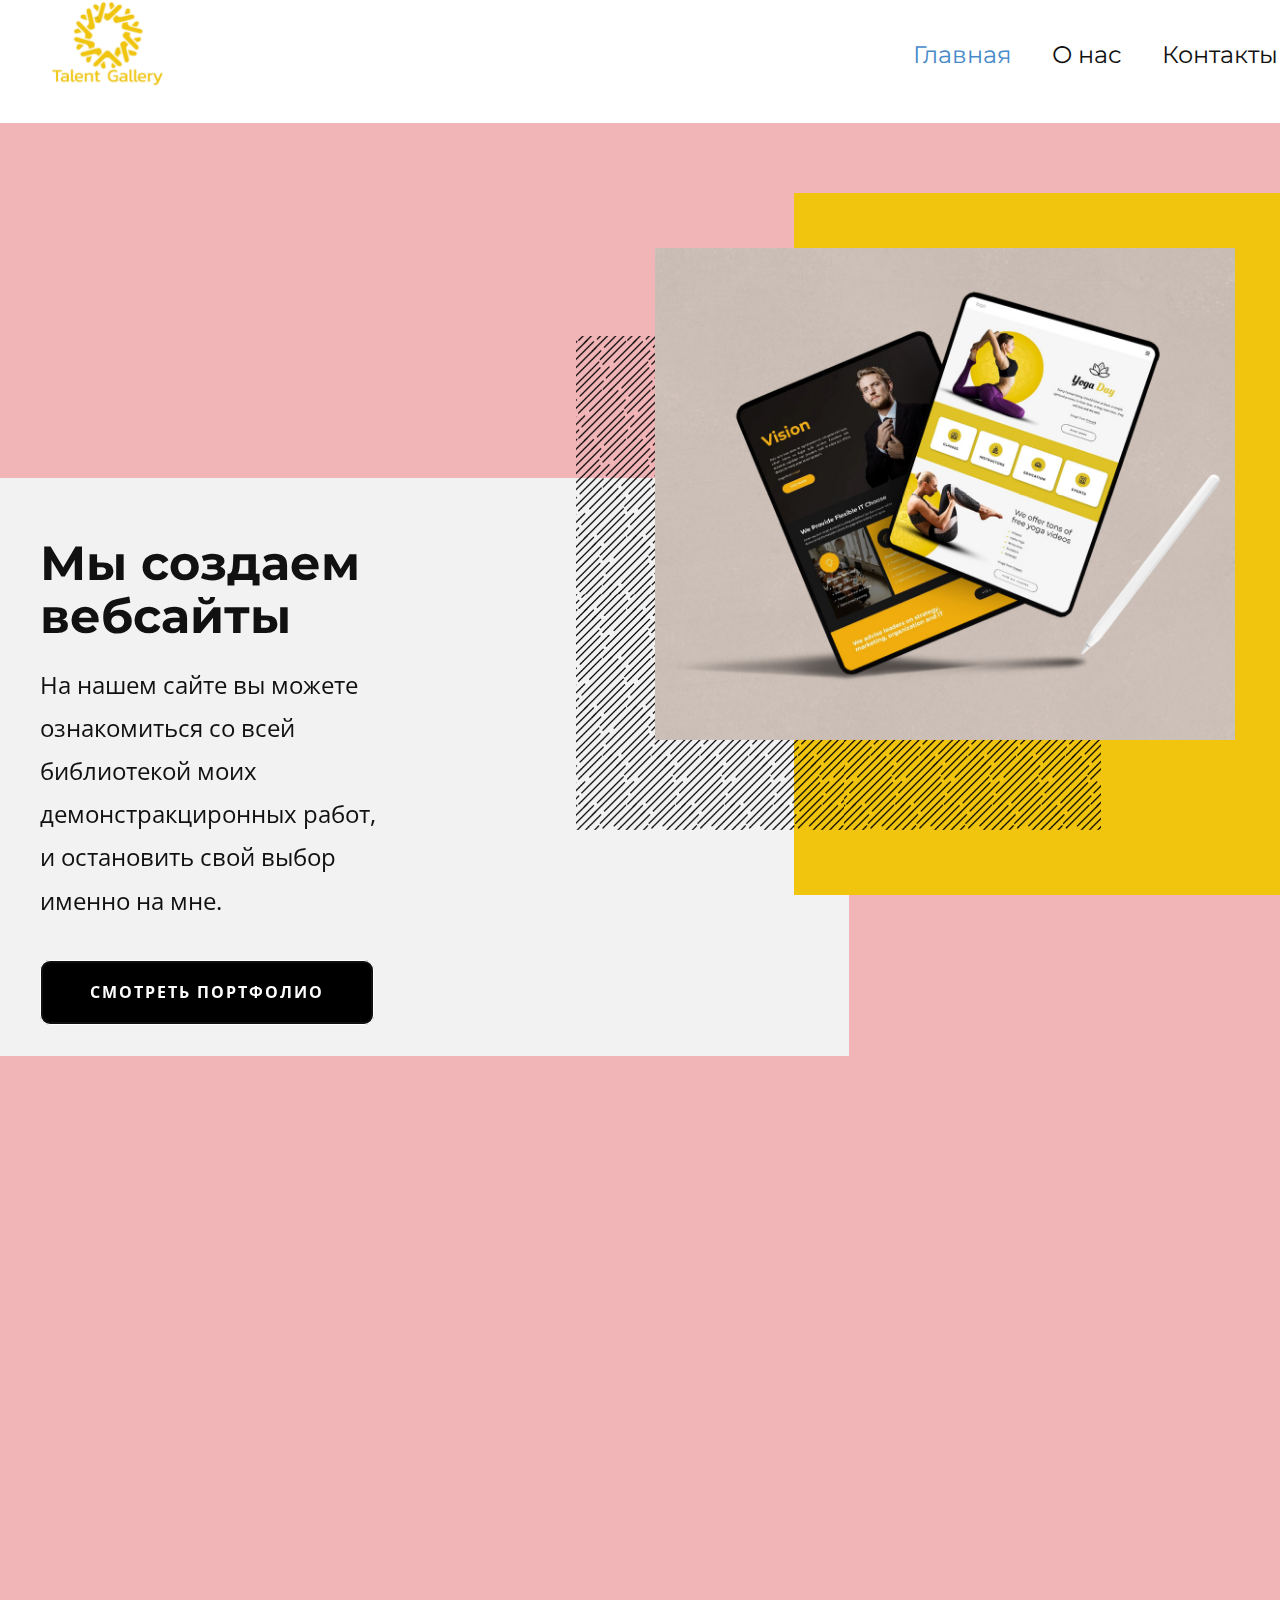
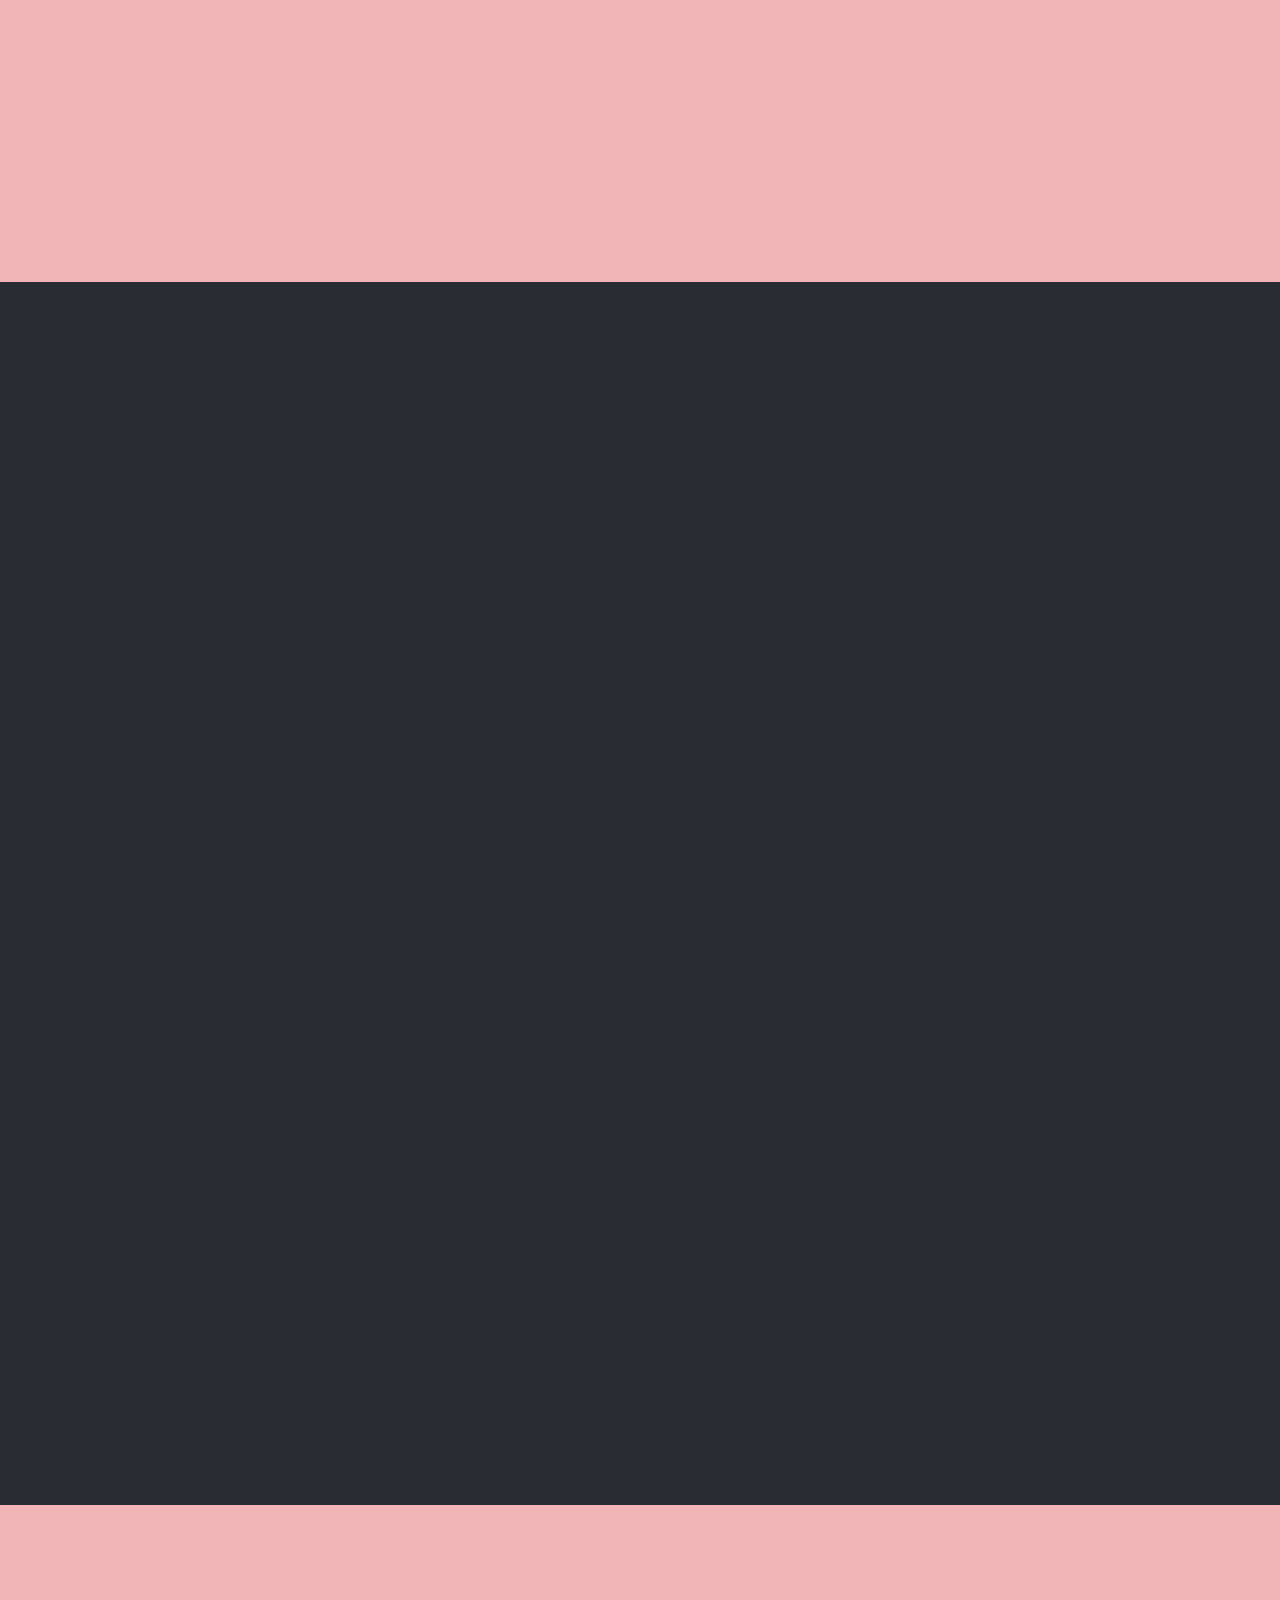
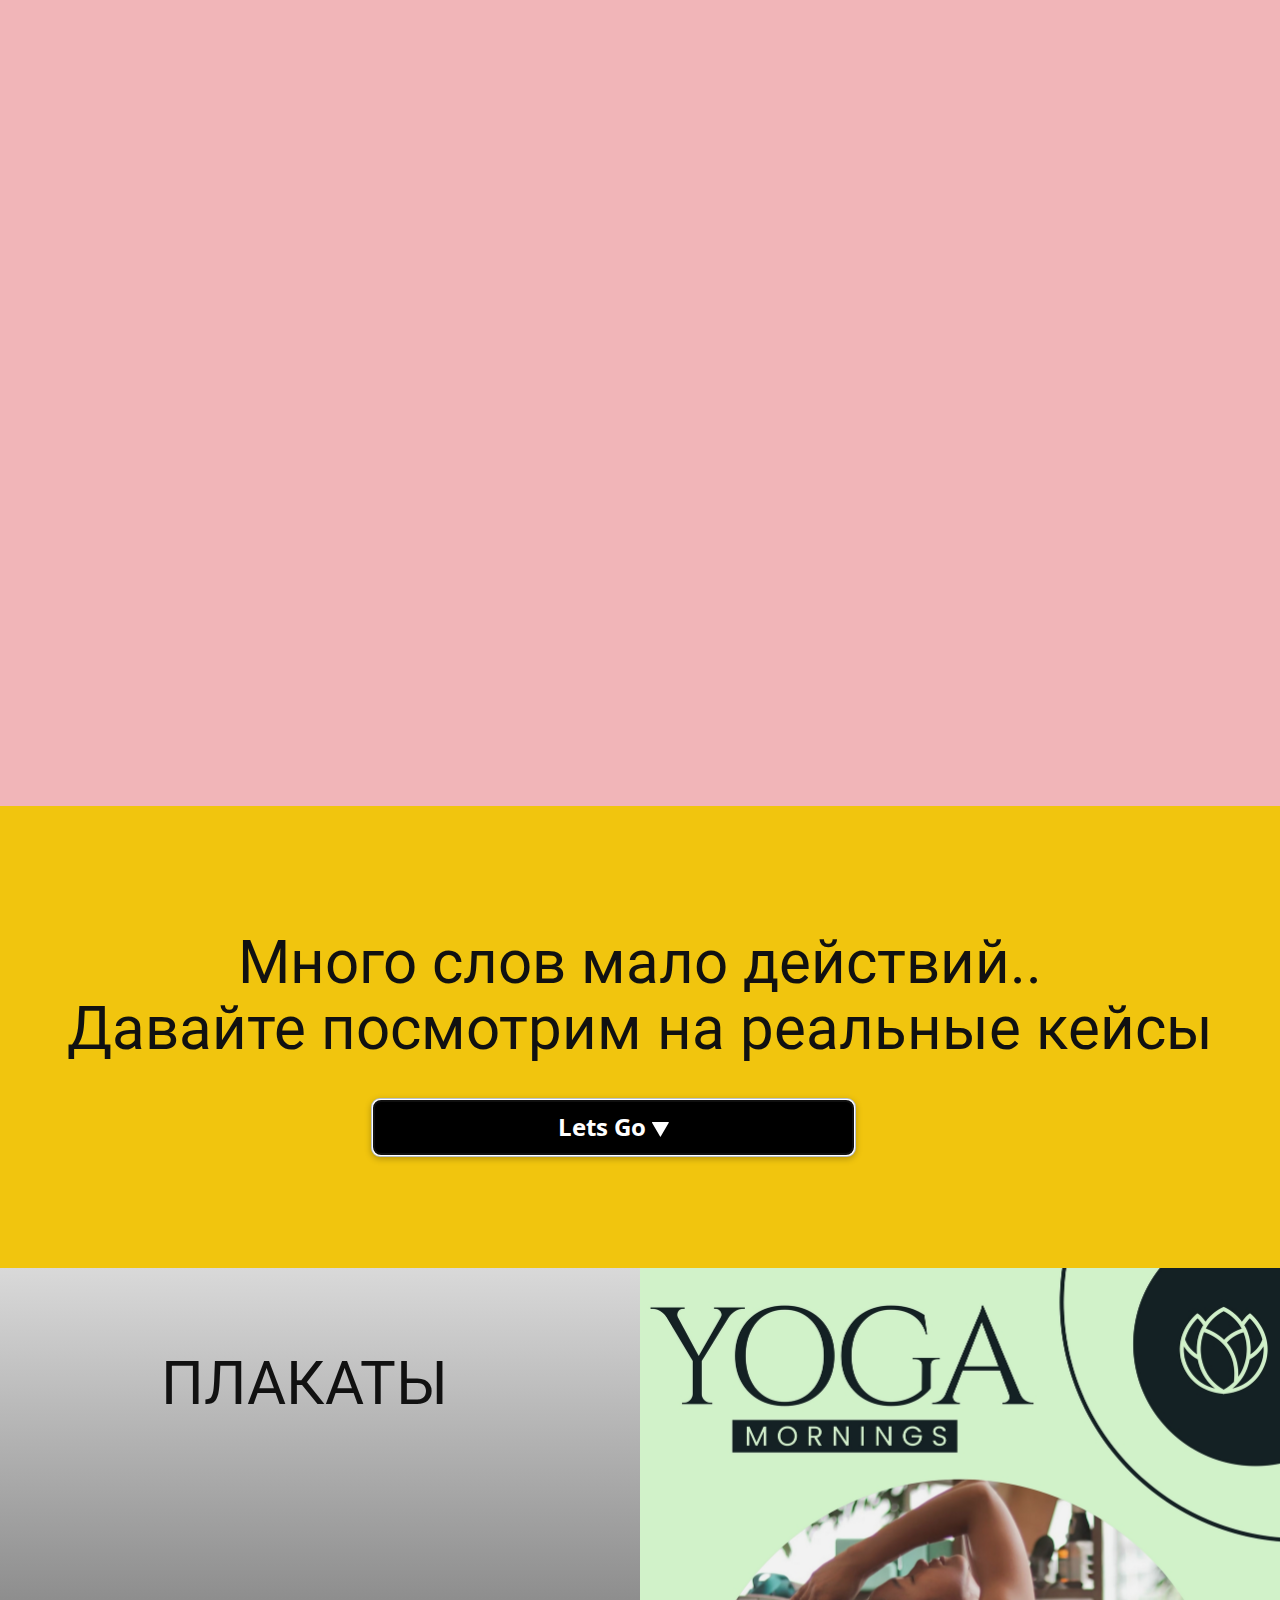
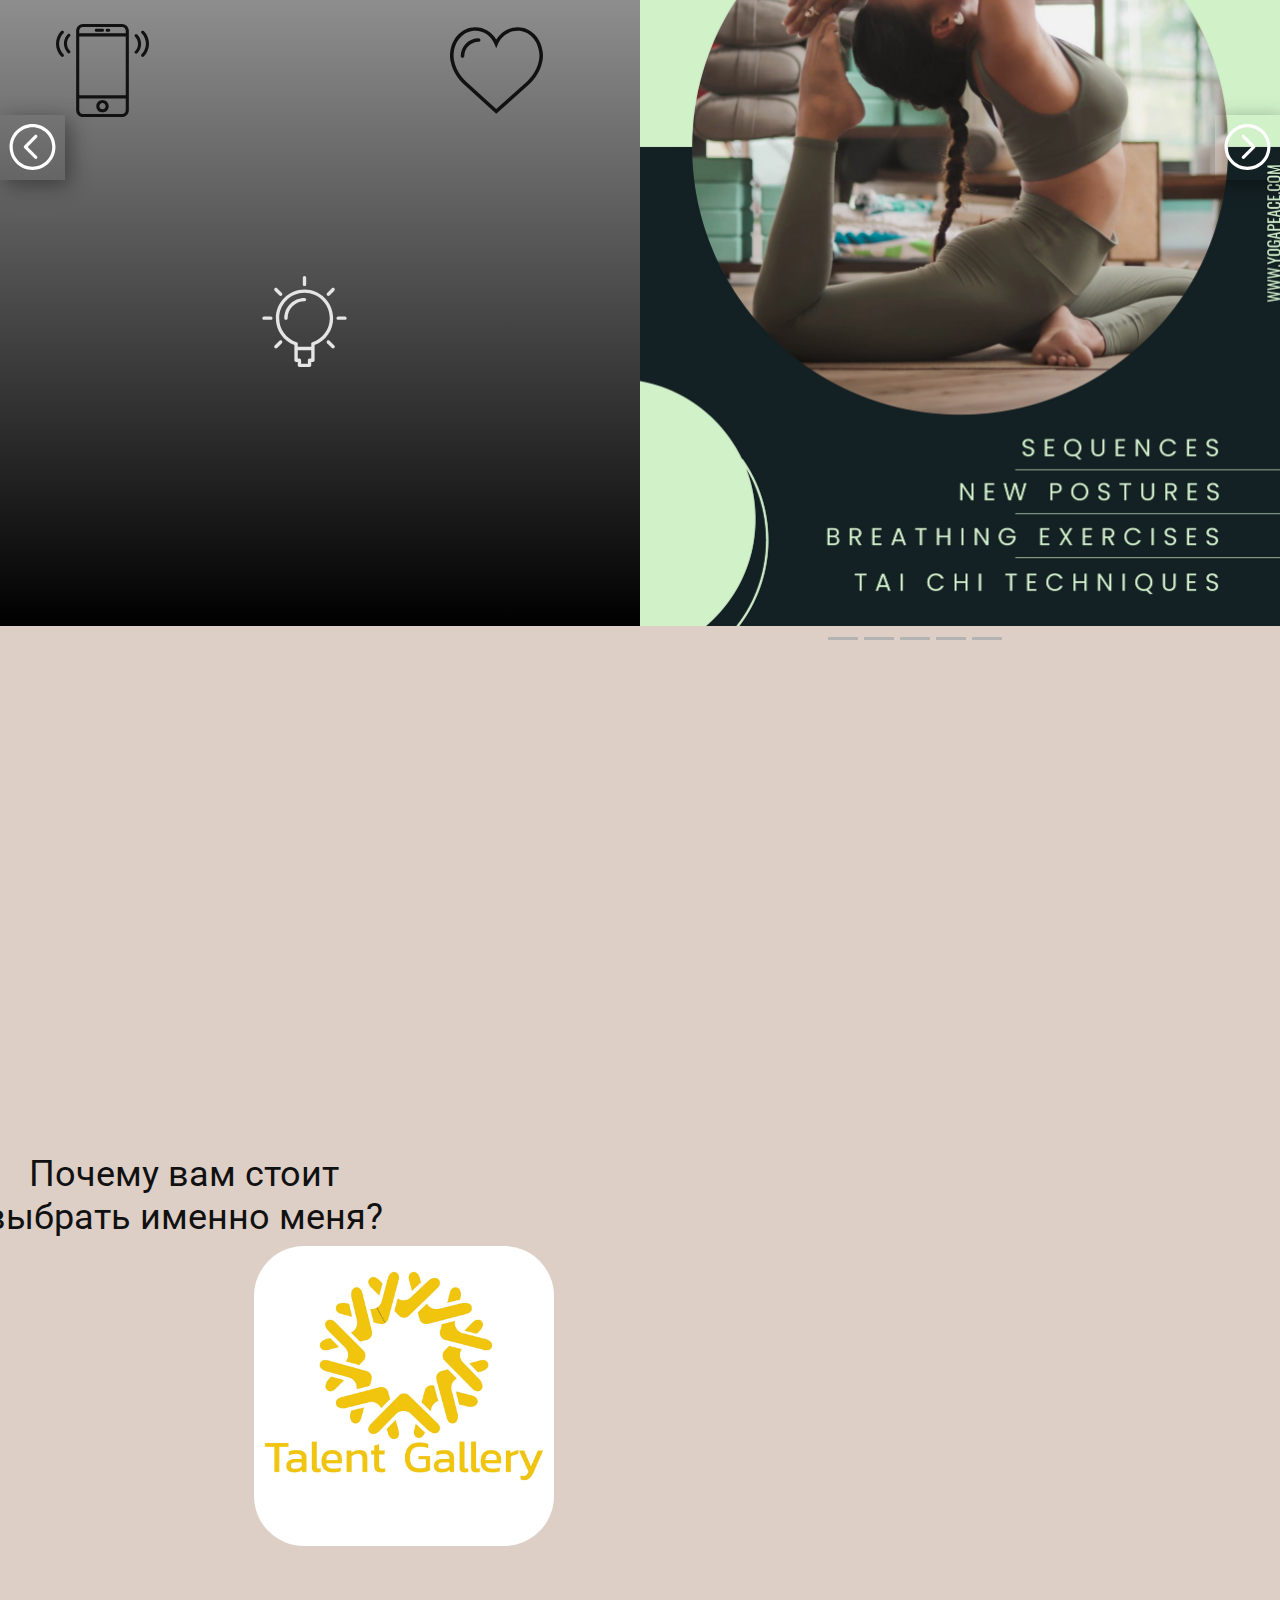
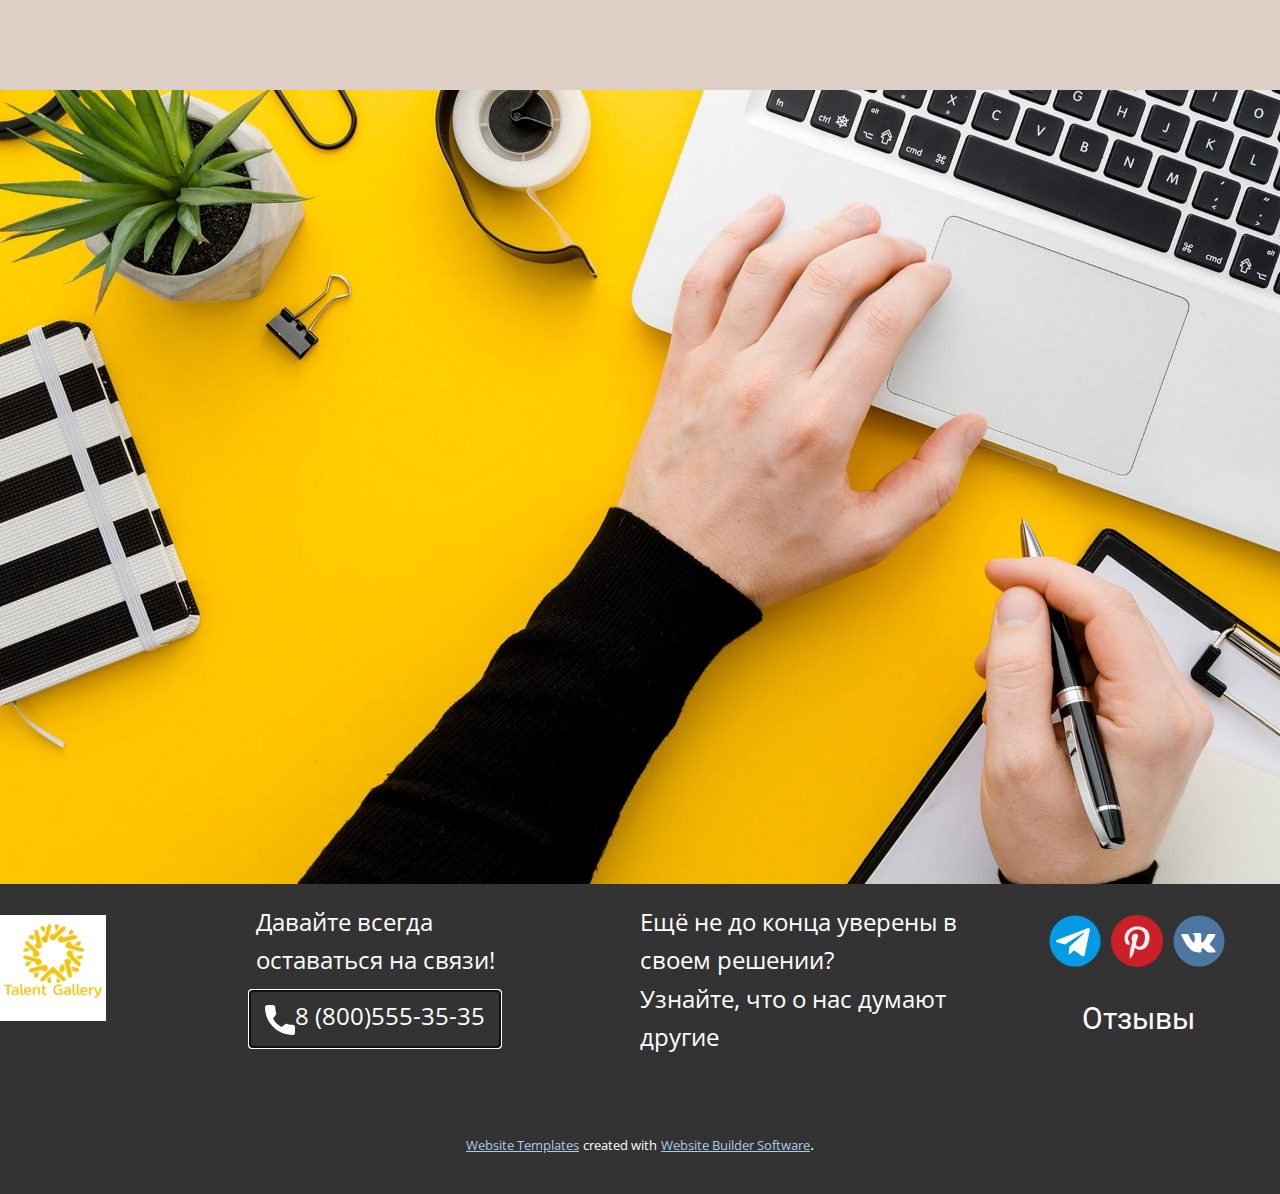
==== index.html @ 9dc53f00 "Update and rename Главная.html to index.html" ====
<!DOCTYPE html>
<html style="font-size: 16px;" lang="ru"><head>
    <meta name="viewport" content="width=device-width, initial-scale=1.0">
    <meta charset="utf-8">
    <meta name="keywords" content="​We Create Websites, ​Epic design and engineering, ​Portfolio, Brand Values, ​Construction and renovation projects, ​What We Do, ​Crafting digital experiences, Contact Us, INTUITIVE">
    <meta name="description" content="">
    <title>Главная</title>
    <link rel="stylesheet" href="nicepage.css" media="screen">
<link rel="stylesheet" href="Главная.css" media="screen">
    <script class="u-script" type="text/javascript" src="jquery.js" defer=""></script>
    <script class="u-script" type="text/javascript" src="nicepage.js" defer=""></script>
    
    <link id="u-theme-google-font" rel="stylesheet" href="https://fonts.googleapis.com/css?family=Roboto:100,100i,300,300i,400,400i,500,500i,700,700i,900,900i|Open+Sans:300,300i,400,400i,500,500i,600,600i,700,700i,800,800i">
    <link id="u-page-google-font" rel="stylesheet" href="https://fonts.googleapis.com/css?family=Montserrat:100,100i,200,200i,300,300i,400,400i,500,500i,600,600i,700,700i,800,800i,900,900i|Open+Sans:300,300i,400,400i,500,500i,600,600i,700,700i,800,800i">
    
    
    
    
    
    
    
    
    
    
    <script type="application/ld+json">{
		"@context": "http://schema.org",
		"@type": "Organization",
		"name": "",
		"logo": "images/UntitledDesign1.jpeg",
		"sameAs": [
				"https://nicepage.com/html-website-builder"
		]
}</script>
    <meta name="theme-color" content="#478ac9">
    <meta property="og:title" content="Главная">
    <meta property="og:type" content="website">
  <meta data-intl-tel-input-cdn-path="intlTelInput/"></head>
  <body data-path-to-root="./" data-include-products="false" class="u-body u-xl-mode" data-lang="ru"><header class="u-clearfix u-header u-header" id="sec-ad3d"><div class="u-clearfix u-sheet u-valign-middle-lg u-valign-middle-md u-valign-middle-sm u-valign-middle-xl u-sheet-1">
        <nav class="u-menu u-menu-one-level u-offcanvas u-menu-1">
          <div class="menu-collapse u-custom-font u-font-montserrat" style="font-size: 1.5rem; letter-spacing: 0px;">
            <a class="u-button-style u-custom-left-right-menu-spacing u-custom-padding-bottom u-custom-top-bottom-menu-spacing u-nav-link u-text-active-palette-1-base u-text-hover-palette-2-base" href="#" style="padding: 7px 4px; font-size: calc(1em + 14px);">
              <svg class="u-svg-link" viewBox="0 0 24 24"><use xmlns:xlink="http://www.w3.org/1999/xlink" xlink:href="#menu-hamburger"></use></svg>
              <svg class="u-svg-content" version="1.1" id="menu-hamburger" viewBox="0 0 16 16" x="0px" y="0px" xmlns:xlink="http://www.w3.org/1999/xlink" xmlns="http://www.w3.org/2000/svg"><g><rect y="1" width="16" height="2"></rect><rect y="7" width="16" height="2"></rect><rect y="13" width="16" height="2"></rect>
</g></svg>
            </a>
          </div>
          <div class="u-custom-menu u-nav-container">
            <ul class="u-custom-font u-font-montserrat u-nav u-unstyled u-nav-1"><li class="u-nav-item"><a class="u-button-style u-nav-link u-text-active-palette-1-base u-text-hover-palette-2-base" href="Главная.html" ">Главная</a>
</li><li class="u-nav-item"><a class="u-button-style u-nav-link u-text-active-palette-1-base u-text-hover-palette-2-base" href="О-нас.html" >О нас</a>
</li><li class="u-nav-item"><a class="u-button-style u-nav-link u-text-active-palette-1-base u-text-hover-palette-2-base" href="Контакты.html" >Контакты</a>
</li></ul>
          </div>
          <div class="u-custom-menu u-nav-container-collapse">
            <div class="u-black u-container-style u-inner-container-layout u-opacity u-opacity-95 u-sidenav">
              <div class="u-inner-container-layout u-sidenav-overflow">
                <div class="u-menu-close"></div>
                <ul class="u-align-center u-nav u-popupmenu-items u-unstyled u-nav-2"><li class="u-nav-item"><a class="u-button-style u-nav-link" href="Главная.html">Главная</a>
</li><li class="u-nav-item"><a class="u-button-style u-nav-link" href="О-нас.html">О нас</a>
</li><li class="u-nav-item"><a class="u-button-style u-nav-link" href="Контакты.html">Контакты</a>
</li></ul>
              </div>
            </div>
            <div class="u-black u-menu-overlay u-opacity u-opacity-70"></div>
          </div>
        </nav>
        <a href="#" class="u-image u-logo u-image-1" data-image-width="3072" data-image-height="3072" title="О нас" rel="nofollow">
          <img src="images/UntitledDesign1.jpeg" class="u-logo-image u-logo-image-1">
        </a>
      </div></header>
    <section class="u-clearfix u-palette-2-light-2 u-section-1" id="carousel_21bd">
      <div class="u-clearfix u-sheet u-sheet-1">
        <div class="u-expanded-width-xs u-grey-5 u-shape u-shape-rectangle u-shape-1" data-animation-name="customAnimationIn" data-animation-duration="1500" data-animation-delay="250"></div>
        <div class="u-palette-3-base u-shape u-shape-rectangle u-shape-2" data-animation-name="customAnimationIn" data-animation-duration="1500" data-animation-delay="500"></div>
        <div class="u-align-left u-container-style u-group u-shape-rectangle u-group-1" data-animation-name="customAnimationIn" data-animation-duration="1500" data-animation-delay="500">
          <div class="u-container-layout u-container-layout-1">
            <img src="images/aa49e5bbcb321c65e1d4ba4d4afa599b.png" alt="" class="u-image u-image-default u-image-1" data-image-width="817" data-image-height="799" data-animation-name="customAnimationIn" data-animation-duration="1000" data-animation-direction="Right" data-animation-delay="500">
            <img src="images/ttt3.jpg" alt="" class="u-image u-image-default u-image-2" data-image-width="1200" data-image-height="1034" data-animation-name="customAnimationIn" data-animation-duration="1000">
          </div>
        </div>
        <div class="u-container-style u-expanded-width-xs u-group u-shape-rectangle u-group-2" data-animation-name="customAnimationIn" data-animation-duration="1500" data-animation-delay="500">
          <div class="u-container-layout u-container-layout-2">
            <h2 class="u-custom-font u-font-montserrat u-text u-text-1"> Мы создаем вебсайты</h2>
            <p class="u-custom-font u-font-open-sans u-text u-text-2">На нашем сайте вы можете ознакомиться со всей библиотекой моих демонстракциронных работ, и остановить свой выбор именно на мне.</p>
            <a href="Главная.html#carousel_02f3" class="u-active-palette-3-base u-black u-border-none u-btn u-btn-round u-button-style u-hover-palette-3-base u-radius-10 u-btn-1">Смотреть портфолио<span style="font-weight: 700;">
                <span style="font-weight: 400;"></span>
              </span>
            </a>
          </div>
        </div>
      </div>
    </section>
    <section class="u-align-center u-clearfix u-palette-2-light-2 u-section-2" id="carousel_48a3">
      <div class="u-clearfix u-sheet u-sheet-1">
        <h2 class="u-align-center u-custom-font u-font-montserrat u-text u-text-1" data-animation-name="customAnimationIn" data-animation-duration="1500">Инженерия эпического дизайна</h2>
        <p class="u-align-center u-large-text u-text u-text-variant u-text-2" data-animation-name="customAnimationIn" data-animation-duration="1500" data-animation-delay="250">Какие важнейшие этапы не стоит упускать во время работы над функциональным сайтом ?!</p>
        <div class="u-expanded-width u-list u-list-1">
          <div class="u-repeater u-repeater-1">
            <div class="u-align-center u-container-style u-custom-item u-list-item u-repeater-item u-shape-rectangle u-list-item-1" data-animation-name="customAnimationIn" data-animation-duration="1500" data-animation-direction="" data-animation-delay="500">
              <div class="u-container-layout u-similar-container u-valign-bottom u-container-layout-1"><span class="u-align-left u-custom-item u-icon u-icon-circle u-text-black u-white u-icon-1" data-animation-name="customAnimationIn" data-animation-duration="1500" data-animation-delay="500"><svg class="u-svg-link" preserveAspectRatio="xMidYMin slice" viewBox="0 0 295.238 295.238" style=""><use xmlns:xlink="http://www.w3.org/1999/xlink" xlink:href="#svg-6ac1"></use></svg><svg class="u-svg-content" viewBox="0 0 295.238 295.238" x="0px" y="0px" id="svg-6ac1" style="enable-background:new 0 0 295.238 295.238;"><g><g><g><path d="M277.462,0.09l-27.681,20.72l-27.838,64.905h-22.386l-8.79-19.048h5.743c10.505,0,19.048-8.452,19.048-18.957V28.571     h9.524V0H196.51v28.571h9.524V47.71c0,5.248-4.271,9.433-9.524,9.433h-10.138L174.2,30.81l14.581-7.267L141.038,3.095     l-11.224,39.281c-0.305-23.371-19.386-42.29-42.829-42.29c-23.633,0-42.857,19.224-42.857,42.857     c0,14.281,7.233,27.676,19.048,35.595v7.176H51.643L50.9,89.619c-2.314,12.005-2.529,24.343-0.638,36.648l-32.486,57.905     l35.876,8.195v60.014h47.619v42.857h114.286v-66.357c33.333-23.581,52.371-61.495,52.343-101.943l0.01-17.371     c0-6.548-0.605-13.276-1.824-19.905l-0.705-3.948h-9.348l21.429-51.338V0.09z M206.033,19.138V9.614h9.524v9.524H206.033z      M189.067,85.714h-18.062l-8.657-19.048h17.929L189.067,85.714z M147.219,16.119l18.929,8.11l-4.467,2.19l14.2,30.724h-17.862     l-11.605-25.471l-4.262,2.152L147.219,16.119z M160.543,85.715h-21.176v-9.433c0-5.252,4.271-9.614,9.524-9.614h2.995v-0.001     L160.543,85.715z M141.843,44.652l5.776,12.71c-9.905,0.667-17.776,8.848-17.776,18.919v9.433h-19.048v-7.176     c9.529-6.386,15.995-16.352,18.176-27.452L141.843,44.652z M53.653,42.948c0-18.376,14.957-33.333,33.333-33.333     c18.376,0,33.333,14.957,33.333,33.333c0,11.829-6.39,22.881-16.671,28.838l-2.376,1.371v12.557h-9.524V56.352     c5.529-1.971,9.524-7.21,9.524-13.41c0-7.876-6.41-14.286-14.286-14.286c-7.876,0-14.286,6.411-14.286,14.287     c0,6.2,3.995,11.438,9.524,13.41v29.362H72.7V73.157l-2.376-1.376C60.043,65.824,53.653,54.776,53.653,42.948z M86.986,47.71     c-2.629,0-4.762-2.139-4.762-4.762c0-2.629,2.133-4.762,4.762-4.762c2.629,0,4.762,2.133,4.762,4.762S89.615,47.71,86.986,47.71z      M257.366,95.239c0.691,4.761,1.039,9.59,1.039,14.285l0.01,17.405c0.029,38.148-18.795,73.871-50.286,95.552l-2.095,1.429     v61.805h-95.238v-42.857h-47.62v-58.086l-30.862-7.043l27.876-49.7l-0.271-1.7c-1.771-10.419-1.871-21.567-0.333-31.09h3.59     h47.619H257.366z M245.714,85.714H232.3l23.738-55.343l10.557,5.257L245.714,85.714z M267.938,25.714l-5.267-2.633l5.267-3.943     V25.714z"></path><path d="M96.51,123.81c-7.876,0-14.286-4.762-14.286-14.286H72.7c0,14.286,10.681,23.81,23.81,23.81     c13.129,0,23.81-9.524,23.81-23.81h-9.524C110.795,119.048,104.386,123.81,96.51,123.81z"></path>
</g>
</g>
</g></svg></span>
                <h5 class="u-text u-text-3" data-animation-name="customAnimationIn" data-animation-duration="1500" data-animation-delay="500">Стратегия</h5>
                <p class="u-custom-font u-font-open-sans u-text u-text-4" data-animation-name="customAnimationIn" data-animation-duration="1750" data-animation-delay="500">Любой проект насинается с исследования. Для одного проекта достаточно брифинга с клиентом, для другого - масштабного исследования рынка.</p>
              </div>
            </div>
            <div class="u-align-center u-container-style u-custom-item u-list-item u-repeater-item u-shape-rectangle u-white u-list-item-2" data-animation-name="customAnimationIn" data-animation-duration="1500" data-animation-direction="" data-animation-delay="500">
              <div class="u-container-layout u-similar-container u-valign-bottom u-container-layout-2"><span class="u-align-left u-custom-item u-icon u-icon-circle u-palette-3-base u-text-white u-icon-2" data-animation-name="customAnimationIn" data-animation-duration="1500" data-animation-delay="500"><svg class="u-svg-link" preserveAspectRatio="xMidYMin slice" viewBox="0 0 479.988 479.988" style=""><use xmlns:xlink="http://www.w3.org/1999/xlink" xlink:href="#svg-aa47"></use></svg><svg class="u-svg-content" viewBox="0 0 479.988 479.988" id="svg-aa47"><path d="m388.139 169.472c31.221-25.502 20.437-75.934-18.576-86.386-10.194-2.731-20.747-2.163-30.421 1.522l-30.998-53.691c-12.614-21.849-43.899-22.428-57.331-1.125-38.127 60.474-88.921 111.908-149.225 150.939-3.434 2.218-4.707 6.802-2.675 10.533.326.597 51.672 89.52 52.012 90.109 2.208 3.824 7.098 5.138 10.928 2.928 3.826-2.209 5.137-7.102 2.928-10.928l-48.15-83.4c57.501-38.44 108.427-89.331 147.717-151.648 7.027-11.147 23.361-10.801 29.939.592l110.996 192.251c6.586 11.408-1.31 25.712-14.457 26.224-73.757 2.874-145.97 21.739-211.993 55.507-.281.143-75.137 43.368-80.292 46.344-13.381 7.726-30.551 3.125-38.275-10.256l-40.521-70.187c-7.725-13.38-3.124-30.55 10.256-38.275l48.769-28.157c3.826-2.209 5.137-7.102 2.928-10.928-2.209-3.827-7.103-5.137-10.928-2.928l-48.769 28.157c-21.02 12.135-28.248 39.11-16.112 60.131l40.522 70.186c12.137 21.022 39.112 28.248 60.132 16.112l1.845-1.065 50.029 86.653c7.186 12.447 23.076 16.71 35.53 9.521l17.547-10.131c12.45-7.188 16.708-23.079 9.52-35.53l-35.457-61.413c-2.209-3.826-7.102-5.137-10.928-2.928s-5.137 7.102-2.928 10.928l35.457 61.413c2.766 4.791 1.128 10.907-3.664 13.673l-17.547 10.131c-4.791 2.766-10.907 1.127-13.673-3.664l-50.029-86.653 64.055-36.983c62.681-32.026 132.413-50.838 205.15-53.671 25.208-.983 40.285-28.399 27.689-50.212zm-2.285-55.254c7.898 13.68 5.061 30.656-5.872 41.125l-32.685-56.613c14.329-4.203 30.532 1.587 38.557 15.488zm78.246-35.567-20.699 11.951c-3.829 2.21-8.72.897-10.928-2.928-2.21-3.826-.898-8.719 2.928-10.928l20.699-11.951c3.829-2.21 8.72-.897 10.928 2.928 2.209 3.826.898 8.719-2.928 10.928zm-89.018-45.596 5.048-18.836c1.144-4.268 5.528-6.799 9.799-5.657 4.268 1.144 6.8 5.531 5.656 9.798l-5.048 18.836c-1.141 4.257-5.517 6.801-9.799 5.657-4.267-1.144-6.799-5.53-5.656-9.798zm104.631 131.019c-.958 3.574-4.19 5.931-7.723 5.931-1.448 0-.435.165-20.912-5.322-4.268-1.144-6.801-5.53-5.657-9.798s5.531-6.798 9.798-5.657l18.837 5.047c4.267 1.144 6.801 5.531 5.657 9.799z"></path></svg></span>
                <h5 class="u-text u-text-5" data-animation-name="customAnimationIn" data-animation-duration="1500" data-animation-delay="500">Брендинг</h5>
                <p class="u-custom-font u-font-open-sans u-text u-text-6" data-animation-name="customAnimationIn" data-animation-duration="1750" data-animation-delay="500">Тезисно описать ключевые характеристики бренда,<br>ЧТО? а главное ДЛЯ КОГО мы создаем!?&nbsp;<br>
                  <br>
                  <br>
                </p>
              </div>
            </div>
            <div class="u-align-center u-container-style u-custom-item u-list-item u-repeater-item u-shape-rectangle u-list-item-3" data-animation-name="customAnimationIn" data-animation-duration="1500" data-animation-direction="" data-animation-delay="500">
              <div class="u-container-layout u-similar-container u-valign-bottom u-container-layout-3"><span class="u-align-left u-custom-item u-icon u-icon-circle u-text-black u-white u-icon-3" data-animation-name="customAnimationIn" data-animation-duration="1500" data-animation-delay="500"><svg class="u-svg-link" preserveAspectRatio="xMidYMin slice" viewBox="0 -25 424 424" style=""><use xmlns:xlink="http://www.w3.org/1999/xlink" xlink:href="#svg-1139"></use></svg><svg class="u-svg-content" viewBox="0 -25 424 424" id="svg-1139"><path d="m167.289062 272.132812c-1.601562 0-3.214843-.550781-4.53125-1.671874l-45.296874-38.570313c-1.5625-1.332031-2.460938-3.277344-2.460938-5.332031 0-2.050782.902344-3.996094 2.460938-5.328125l45.296874-38.570313c2.941407-2.507812 7.359376-2.152344 9.867188.789063 2.503906 2.945312 2.152344 7.363281-.792969 9.867187l-39.035156 33.242188 39.035156 33.242187c2.945313 2.507813 3.296875 6.925781.792969 9.867188-1.386719 1.628906-3.355469 2.464843-5.335938 2.464843zm0 0"></path><path d="m256.710938 272.132812c-1.980469 0-3.949219-.835937-5.332032-2.464843-2.507812-2.941407-2.152344-7.359375.789063-9.867188l39.035156-33.242187-39.035156-33.242188c-2.941407-2.503906-3.296875-6.921875-.789063-9.867187 2.503906-2.941407 6.925782-3.296875 9.863282-.789063l45.296874 38.570313c1.5625 1.332031 2.460938 3.277343 2.460938 5.328125 0 2.054687-.898438 4-2.460938 5.332031l-45.296874 38.570313c-1.316407 1.121093-2.929688 1.671874-4.53125 1.671874zm0 0"></path><path d="m195.964844 301.0625c-.480469 0-.964844-.050781-1.453125-.152344-3.78125-.796875-6.203125-4.511718-5.40625-8.292968l28.230469-134.035157c.796874-3.78125 4.507812-6.203125 8.292968-5.40625 3.78125.796875 6.203125 4.507813 5.40625 8.292969l-28.230468 134.035156c-.695313 3.296875-3.601563 5.558594-6.839844 5.558594zm0 0"></path><path d="m377 374.085938h-330c-25.914062 0-47-21.082032-47-47v-280.085938c0-25.914062 21.085938-47 47-47h330c25.914062 0 47 21.085938 47 47v280.085938c0 25.917968-21.085938 47-47 47zm-330-360.085938c-18.195312 0-33 14.804688-33 33v280.085938c0 18.195312 14.804688 33 33 33h330c18.195312 0 33-14.804688 33-33v-280.085938c0-18.195312-14.804688-33-33-33zm0 0"></path><path d="m417 112.089844h-410c-3.867188 0-7-3.132813-7-7 0-3.863282 3.132812-7 7-7h410c3.867188 0 7 3.136718 7 7 0 3.867187-3.132812 7-7 7zm0 0"></path><path d="m119.601562 78.59375c-12.210937 0-22.152343-9.941406-22.152343-22.152344 0-12.214844 9.941406-22.152344 22.152343-22.152344 12.214844 0 22.152344 9.9375 22.152344 22.152344 0 12.210938-9.9375 22.152344-22.152344 22.152344zm0-30.304688c-4.492187 0-8.152343 3.65625-8.152343 8.152344s3.660156 8.152344 8.152343 8.152344c4.496094 0 8.152344-3.65625 8.152344-8.152344s-3.65625-8.152344-8.152344-8.152344zm0 0"></path><path d="m51.539062 78.378906c-12.214843 0-22.152343-9.9375-22.152343-22.152344 0-12.214843 9.9375-22.152343 22.152343-22.152343 12.214844 0 22.152344 9.9375 22.152344 22.152343 0 12.214844-9.9375 22.152344-22.152344 22.152344zm0-30.304687c-4.492187 0-8.152343 3.660156-8.152343 8.152343 0 4.496094 3.660156 8.152344 8.152343 8.152344 4.496094 0 8.152344-3.65625 8.152344-8.152344 0-4.492187-3.65625-8.152343-8.152344-8.152343zm0 0"></path><path d="m187.664062 78.804688c-12.210937 0-22.148437-9.9375-22.148437-22.152344 0-12.210938 9.9375-22.148438 22.148437-22.148438 12.214844 0 22.152344 9.9375 22.152344 22.148438 0 12.214844-9.9375 22.152344-22.152344 22.152344zm0-30.304688c-4.492187 0-8.148437 3.65625-8.148437 8.152344s3.65625 8.152344 8.148437 8.152344c4.496094 0 8.152344-3.65625 8.152344-8.152344s-3.65625-8.152344-8.152344-8.152344zm0 0"></path></svg></span>
                <h5 class="u-text u-text-7" data-animation-name="customAnimationIn" data-animation-duration="1500" data-animation-delay="500">Наработка</h5>
                <p class="u-custom-font u-font-open-sans u-text u-text-8" data-animation-name="customAnimationIn" data-animation-duration="1750" data-animation-delay="500">Опыт взаимодействия пользователя с продуктом&nbsp; определяет наши задачи в работе над вашим веб-сайтом<br>
                  <br>
                </p>
              </div>
            </div>
            <div class="u-align-center u-container-style u-custom-item u-list-item u-palette-3-base u-repeater-item u-shape-rectangle u-list-item-4" data-animation-name="customAnimationIn" data-animation-duration="1500" data-animation-direction="" data-animation-delay="500">
              <div class="u-container-layout u-similar-container u-valign-bottom u-container-layout-4"><span class="u-align-left u-custom-item u-icon u-icon-circle u-text-black u-white u-icon-4" data-animation-name="customAnimationIn" data-animation-duration="1500" data-animation-delay="500"><svg class="u-svg-link" preserveAspectRatio="xMidYMin slice" viewBox="0 0 512.004 512.004" style=""><use xmlns:xlink="http://www.w3.org/1999/xlink" xlink:href="#svg-3ce3"></use></svg><svg class="u-svg-content" viewBox="0 0 512.004 512.004" id="svg-3ce3"><g><path d="m212.704 137.231c22.279 0 40.405-18.125 40.405-40.404s-18.126-40.405-40.405-40.405-40.404 18.126-40.404 40.405 18.125 40.404 40.404 40.404zm0-65.809c14.009 0 25.405 11.396 25.405 25.405 0 14.008-11.396 25.404-25.405 25.404-14.008 0-25.404-11.396-25.404-25.404s11.396-25.405 25.404-25.405z"></path><path d="m197.84 437.005c25.496 0 46.239-20.743 46.239-46.239s-20.743-46.239-46.239-46.239-46.239 20.743-46.239 46.239 20.743 46.239 46.239 46.239zm0-77.478c17.226 0 31.239 14.014 31.239 31.239s-14.014 31.239-31.239 31.239-31.239-14.014-31.239-31.239 14.013-31.239 31.239-31.239z"></path><path d="m131.618 131.633c-27.031 0-49.022 21.991-49.022 49.022s21.991 49.022 49.022 49.022 49.022-21.991 49.022-49.022-21.991-49.022-49.022-49.022zm0 83.045c-18.76 0-34.022-15.262-34.022-34.022s15.263-34.022 34.022-34.022 34.022 15.262 34.022 34.022-15.262 34.022-34.022 34.022z"></path><path d="m117.578 348.725c27.031 0 49.022-21.991 49.022-49.022s-21.991-49.022-49.022-49.022-49.022 21.991-49.022 49.022 21.991 49.022 49.022 49.022zm0-83.045c18.76 0 34.022 15.262 34.022 34.022s-15.263 34.022-34.022 34.022-34.022-15.262-34.022-34.022 15.262-34.022 34.022-34.022z"></path><path d="m166.44 490.454c4.069.749 7.98-1.956 8.725-6.031s-1.956-7.981-6.031-8.725c-28.747-5.249-54.463-19.51-74.368-41.242-57.979-63.299-83.793-131.571-76.726-202.921 15.947-161.023 185.751-241.171 342.349-209.85 21.156 4.231 29.396 21.475 30.021 34.955.619 13.306-5.896 31.005-26.294 37.099-26.355 7.873-47.193 19.364-61.935 34.153-33.788 33.897-36.715 91.09-4.452 129.615 15.931 19.023 26.122 42.091 29.544 66.827-16.984 38.603-34.352 82.319-47.793 122.782-21.595 17.838-48.918 28.647-77.182 30.493-4.134.27-7.266 3.839-6.996 7.973.26 3.967 3.558 7.012 7.478 7.012.164 0 .329-.005.496-.017 24.337-1.589 48.054-9.174 68.674-21.744-4.362 15.196 2.759 31.115 17.081 37.997 15.294 7.35 33.809 1.526 42.155-13.241 14.442-25.553 30.091-56.567 45.252-89.689 1.725-3.766.068-8.217-3.697-9.941-3.768-1.725-8.217-.067-9.941 3.698-14.987 32.743-30.435 63.363-44.672 88.552-4.477 7.921-14.402 11.038-22.6 7.102-7.757-3.728-11.58-12.392-9.09-20.601 19.361-63.866 51.65-141.606 81.229-201.718l40.312 17.256c-9.399 25.614-20.106 52.284-31.031 77.571-1.641 3.803.112 8.216 3.915 9.857 3.809 1.643 8.217-.112 9.858-3.915 20.578-47.754 43.545-107.401 56.948-157.581 4.764-1.711 8.207-5.157 10.032-9.421l6.491-15.164c1.391-3.249 1.698-6.692 1.091-9.93 12.484-7.969 29.958-22.184 39.013-43.338 11.187-26.13 3.753-70.399-1.674-94.461-1.039-4.61-4.255-8.474-8.6-10.334-4.346-1.86-9.36-1.521-13.414.91-21.156 12.685-58.319 37.865-69.504 63.993-9.052 21.145-7.279 43.594-4.43 58.128-2.838 1.841-5.068 4.478-6.429 7.658l-6.491 15.164c-1.84 4.297-1.929 9.151.108 13.761-20.125 32.979-40.105 73.005-56.222 108.123-5.661-19.542-15.271-37.701-28.41-53.391-12.581-15.023-18.96-32.631-18.96-52.336 0-42.524 26.29-71.939 78.14-87.429 23.613-7.054 38.13-27.531 36.985-52.167-.947-20.376-14.321-43.419-42.064-48.968-165.082-33.018-343.348 52.774-360.219 223.079-7.505 75.774 19.61 147.953 80.593 214.531 22.133 24.164 50.742 40.025 82.735 45.866zm238.926-287.359c9.829 4.207 17.333 7.42 27.162 11.627-4.903 18.033-11.545 38.989-19.458 61.388l-38.69-16.562c10.748-21.191 21.325-40.462 30.986-56.453zm45.036-17.404-6.491 15.164c-.525 1.224-1.896 1.612-2.925 1.171l-32.273-13.815c-1.046-.448-1.689-1.714-1.171-2.924l6.491-15.165c.506-1.179 1.844-1.635 2.927-1.17l32.271 13.814c1.04.446 1.68 1.736 1.171 2.925zm-25.51-81.354c3.284-7.672 16.013-28.554 63.163-56.873 12.061 53.667 5.734 77.286 2.45 84.959-7.744 18.092-23.322 30.375-34.144 37.139-.401-.211-.812-.407-1.229-.585l-32.272-13.815h-.001c-.417-.178-.841-.34-1.271-.484-2.574-12.501-4.439-32.251 3.304-50.341z"></path>
</g></svg></span>
                <h5 class="u-text u-text-9" data-animation-name="customAnimationIn" data-animation-duration="1500" data-animation-delay="500">Веб дизайн</h5>
                <p class="u-custom-font u-font-open-sans u-text u-text-10" data-animation-name="customAnimationIn" data-animation-duration="1750" data-animation-delay="500">&nbsp;Создание графики для использования на&nbsp;веб-сайтах или в печатном виде. Визуальное оформление вашего проекта ТУТ.<br>
                </p>
              </div>
            </div>
          </div>
        </div>
      </div>
    </section>
    <section class="u-align-center u-clearfix u-container-align-center-lg u-container-align-center-md u-container-align-center-sm u-container-align-center-xl u-palette-5-dark-3 u-section-3" id="carousel_02f3">
      <div class="u-clearfix u-sheet u-sheet-1">
        <h2 class="u-align-center u-text u-text-1" data-animation-name="customAnimationIn" data-animation-duration="1500" data-animation-delay="750"> Портфолио</h2>
        <p class="u-align-center u-text u-text-2" data-animation-name="customAnimationIn" data-animation-duration="1500" data-animation-delay="250">В моем портфолио каждый может найти для себя необходимый формат </p>
        <div class="u-expanded-width u-list u-list-1">
          <div class="u-repeater u-repeater-1">
            <div class="u-align-center u-container-style u-list-item u-repeater-item u-white u-list-item-1" src="" data-animation-name="customAnimationIn" data-animation-duration="1500">
              <div class="u-container-layout u-similar-container u-valign-bottom-xl u-container-layout-1">
                <img class="u-expanded-width u-image u-image-1" src="images/jhjh688.jpg" data-image-width="759" data-image-height="759">
                <h5 class="u-align-center u-text u-text-grey-60 u-text-3">Дизайт веб-сайта</h5>
              </div>
            </div>
            <div class="u-align-center u-container-style u-list-item u-repeater-item u-white u-list-item-2" src="" data-animation-name="customAnimationIn" data-animation-duration="1500">
              <div class="u-container-layout u-similar-container u-valign-bottom-xl u-container-layout-2">
                <img class="u-expanded-width u-image u-image-2" src="images/g4.jpg" data-image-width="759" data-image-height="759">
                <h5 class="u-align-center u-text u-text-grey-60 u-text-4">Мобильная версия</h5>
              </div>
            </div>
            <div class="u-align-center u-container-align-center u-container-style u-list-item u-repeater-item u-white u-list-item-3" src="" data-animation-name="customAnimationIn" data-animation-duration="1500">
              <div class="u-container-layout u-similar-container u-valign-bottom-xl u-container-layout-3">
                <img class="u-expanded-width u-image u-image-3" src="images/gfgggggggggg.jpg" data-image-width="1000" data-image-height="914">
                <h5 class="u-align-center u-text u-text-grey-60 u-text-5">Корпоративный дизайн</h5>
              </div>
            </div>
            <div class="u-align-center u-container-style u-list-item u-repeater-item u-white u-list-item-4" src="" data-animation-name="customAnimationIn" data-animation-duration="1500">
              <div class="u-container-layout u-similar-container u-valign-bottom-xl u-container-layout-4">
                <img class="u-expanded-width u-image u-image-4" src="images/fgfg.jpg" data-image-width="898" data-image-height="898">
                <h5 class="u-align-center u-text u-text-grey-60 u-text-6">Мобильное приложение</h5>
              </div>
            </div>
            <div class="u-align-center u-container-style u-list-item u-repeater-item u-white u-list-item-5" src="" data-animation-name="customAnimationIn" data-animation-duration="1500">
              <div class="u-container-layout u-similar-container u-valign-bottom-xl u-container-layout-5">
                <img class="u-expanded-width u-image u-image-5" src="images/PSD_01.jpg" data-image-width="1355" data-image-height="1080">
                <h5 class="u-align-center u-text u-text-grey-60 u-text-7">Адаптивный дизайн</h5>
              </div>
            </div>
            <div class="u-align-center u-container-align-center u-container-style u-list-item u-repeater-item u-white u-list-item-6" src="" data-animation-name="customAnimationIn" data-animation-duration="1500">
              <div class="u-container-layout u-similar-container u-valign-bottom-xl u-container-layout-6">
                <img class="u-expanded-width u-image u-image-6" src="images/fff.jpg" data-image-width="898" data-image-height="898">
                <h5 class="u-align-center u-text u-text-grey-60 u-text-8">Цифровой продукт</h5>
              </div>
            </div>
          </div>
        </div>
      </div>
    </section>
    <section class="u-align-center u-clearfix u-palette-2-light-2 u-section-4" id="carousel_e10c">
      <div class="u-clearfix u-sheet u-valign-middle u-sheet-1">
        <div class="data-layout-selected u-clearfix u-expanded-width u-gutter-10 u-layout-wrap u-layout-wrap-1">
          <div class="u-layout">
            <div class="u-layout-row">
              <div class="u-size-30">
                <div class="u-layout-col">
                  <div class="u-align-left u-container-style u-layout-cell u-left-cell u-size-30 u-layout-cell-1" src="">
                    <div class="u-container-layout u-container-layout-1" src="">
                      <img class="u-expanded-width u-image u-image-1" src="images/fdff.jpg" data-image-width="800" data-image-height="533" data-animation-name="customAnimationIn" data-animation-duration="1500">
                    </div>
                  </div>
                  <div class="u-align-left u-container-style u-image u-layout-cell u-left-cell u-size-30 u-image-2" src="" data-image-width="1199" data-image-height="800" data-animation-name="customAnimationIn" data-animation-duration="1500" data-animation-delay="250">
                    <div class="u-container-layout u-container-layout-2" src=""></div>
                  </div>
                </div>
              </div>
              <div class="u-size-30">
                <div class="u-layout-row">
                  <div class="u-align-left u-container-style u-layout-cell u-right-cell u-size-60 u-layout-cell-3" src="">
                    <div class="u-container-layout u-valign-top-sm u-container-layout-3" src="">
                      <img class="u-expanded-width u-image u-image-3" data-image-width="1980" data-image-height="1320" src="images/w3-min.jpg" data-animation-name="customAnimationIn" data-animation-duration="1500" data-animation-delay="250">
                      <div class="u-align-center u-black u-container-style u-group u-group-1" data-animation-name="customAnimationIn" data-animation-duration="1500" data-animation-delay="500">
                        <div class="u-container-layout u-valign-middle u-container-layout-4">
                          <h2 class="u-text u-text-1">Ценности Брэнда<span style="font-size: 2.25rem;">
                              <span style="font-size: 3rem;"></span>
                            </span>
                          </h2>
                          <p class="u-text u-text-2">
                            <span style="font-size: 1.25rem;">Адаптивно понятный ди</span>
                            <span style="font-size: 1.25rem;">зайн заинтересует любого пользователя в вашем предложении.&nbsp;<br>Это то, во что стоит вложиться!
                            </span>
                          </p>
                          <a href="Контакты.html" class="u-active-white u-align-left u-border-2 u-border-white u-btn u-btn-round u-button-style u-hover-white u-none u-radius-10 u-btn-1" data-animation-name="" data-animation-duration="0" data-animation-delay="0" data-animation-direction="">За работу!</a>
                        </div>
                      </div>
                    </div>
                  </div>
                </div>
              </div>
            </div>
          </div>
        </div>
      </div>
    </section>
    <section class="u-align-center u-clearfix u-palette-3-base u-section-5" id="sec-faaa">
      <div class="u-clearfix u-sheet u-sheet-1">
        <h1 class="u-custom-font u-font-abril-fatface u-text u-text-1">Много слов мало действий..<br>Давайте посмотрим на реальные кейсы
        </h1>
        <a href="Главная.html#carousel-ec2d" class="u-black u-border-3 u-border-palette-5-base u-btn u-btn-round u-button-style u-radius u-text-body-alt-color u-btn-1">Lets Go&nbsp;<span class="u-icon u-text-white u-icon-1"><svg class="u-svg-content" viewBox="0 0 490.677 490.677" x="0px" y="0px" style="width: 1em; height: 1em;"><path d="M489.272,37.339c-1.92-3.307-5.44-5.333-9.259-5.333H10.68c-3.819,0-7.339,2.027-9.259,5.333    c-1.899,3.307-1.899,7.36,0.021,10.667l234.667,405.333c1.899,3.307,5.419,5.333,9.237,5.333s7.339-2.027,9.237-5.333 L489.251,48.005C491.149,44.72,491.149,40.645,489.272,37.339z"></path></svg></span>
        </a>
      </div>
    </section>
    <section class="u-carousel u-slide u-block-10de-1" id="carousel-4a0e" data-interval="5000" data-u-ride="carousel">
      <ol class="u-carousel-indicators u-block-10de-2">
        <li data-u-target="#carousel-4a0e" class="u-active u-grey-30" data-u-slide-to="0"></li>
        <li data-u-target="#carousel-4a0e" class="u-grey-30" data-u-slide-to="1"></li>
        <li data-u-target="#carousel-4a0e" class="u-grey-30" data-u-slide-to="2"></li>
        <li data-u-target="#carousel-4a0e" class="u-grey-30" data-u-slide-to="3"></li>
        <li data-u-target="#carousel-4a0e" class="u-grey-30" data-u-slide-to="4"></li>
      </ol>
      <div class="u-carousel-inner" role="listbox">
        <div class="u-active u-align-center u-carousel-item u-clearfix u-gradient u-section-6-1" src="">
          <div class="u-clearfix u-sheet u-sheet-1">
            <img class="u-expanded-height-lg u-expanded-height-xl u-expanded-width-xs u-image u-image-1" src="images/Poster-YogaClasses.jpeg" data-image-width="4761" data-image-height="6735">
            <h1 class="u-text u-title u-text-1">ПЛАКАТЫ</h1><span class="u-hidden-xs u-icon u-icon-1"><svg class="u-svg-link" preserveAspectRatio="xMidYMin slice" viewBox="0 0 51.997 51.997" style=""><use xmlns:xlink="http://www.w3.org/1999/xlink" xlink:href="#svg-1e01"></use></svg><svg class="u-svg-content" viewBox="0 0 51.997 51.997" x="0px" y="0px" id="svg-1e01" style="enable-background:new 0 0 51.997 51.997;"><g><path d="M51.911,16.242C51.152,7.888,45.239,1.827,37.839,1.827c-4.93,0-9.444,2.653-11.984,6.905
		c-2.517-4.307-6.846-6.906-11.697-6.906c-7.399,0-13.313,6.061-14.071,14.415c-0.06,0.369-0.306,2.311,0.442,5.478
		c1.078,4.568,3.568,8.723,7.199,12.013l18.115,16.439l18.426-16.438c3.631-3.291,6.121-7.445,7.199-12.014
		C52.216,18.553,51.97,16.611,51.911,16.242z M49.521,21.261c-0.984,4.172-3.265,7.973-6.59,10.985L25.855,47.481L9.072,32.25
		c-3.331-3.018-5.611-6.818-6.596-10.99c-0.708-2.997-0.417-4.69-0.416-4.701l0.015-0.101C2.725,9.139,7.806,3.826,14.158,3.826
		c4.687,0,8.813,2.88,10.771,7.515l0.921,2.183l0.921-2.183c1.927-4.564,6.271-7.514,11.069-7.514
		c6.351,0,11.433,5.313,12.096,12.727C49.938,16.57,50.229,18.264,49.521,21.261z"></path><path d="M15.999,7.904c-5.514,0-10,4.486-10,10c0,0.553,0.447,1,1,1s1-0.447,1-1c0-4.411,3.589-8,8-8c0.553,0,1-0.447,1-1
		S16.551,7.904,15.999,7.904z"></path>
</g></svg></span><span class="u-hidden-xs u-icon u-icon-2" data-href="Контакты.html" rel="nofollow"><svg class="u-svg-link" preserveAspectRatio="xMidYMin slice" viewBox="0 0 60 60" style=""><use xmlns:xlink="http://www.w3.org/1999/xlink" xlink:href="#svg-8d61"></use></svg><svg class="u-svg-content" viewBox="0 0 60 60" x="0px" y="0px" id="svg-8d61" style="enable-background:new 0 0 60 60;"><g><path d="M42.595,0H17.405C14.977,0,13,1.977,13,4.405v51.189C13,58.023,14.977,60,17.405,60h25.189C45.023,60,47,58.023,47,55.595
		V4.405C47,1.977,45.023,0,42.595,0z M15,8h30v38H15V8z M17.405,2h25.189C43.921,2,45,3.079,45,4.405V6H15V4.405
		C15,3.079,16.079,2,17.405,2z M42.595,58H17.405C16.079,58,15,56.921,15,55.595V48h30v7.595C45,56.921,43.921,58,42.595,58z"></path><path d="M30,49c-2.206,0-4,1.794-4,4s1.794,4,4,4s4-1.794,4-4S32.206,49,30,49z M30,55c-1.103,0-2-0.897-2-2s0.897-2,2-2
		s2,0.897,2,2S31.103,55,30,55z"></path><path d="M26,5h4c0.553,0,1-0.447,1-1s-0.447-1-1-1h-4c-0.553,0-1,0.447-1,1S25.447,5,26,5z"></path><path d="M33,5h1c0.553,0,1-0.447,1-1s-0.447-1-1-1h-1c-0.553,0-1,0.447-1,1S32.447,5,33,5z"></path><path d="M56.612,4.569c-0.391-0.391-1.023-0.391-1.414,0s-0.391,1.023,0,1.414c3.736,3.736,3.736,9.815,0,13.552
		c-0.391,0.391-0.391,1.023,0,1.414c0.195,0.195,0.451,0.293,0.707,0.293s0.512-0.098,0.707-0.293
		C61.128,16.434,61.128,9.085,56.612,4.569z"></path><path d="M52.401,6.845c-0.391-0.391-1.023-0.391-1.414,0s-0.391,1.023,0,1.414c1.237,1.237,1.918,2.885,1.918,4.639
		s-0.681,3.401-1.918,4.638c-0.391,0.391-0.391,1.023,0,1.414c0.195,0.195,0.451,0.293,0.707,0.293s0.512-0.098,0.707-0.293
		c1.615-1.614,2.504-3.764,2.504-6.052S54.017,8.459,52.401,6.845z"></path><path d="M4.802,5.983c0.391-0.391,0.391-1.023,0-1.414s-1.023-0.391-1.414,0c-4.516,4.516-4.516,11.864,0,16.38
		c0.195,0.195,0.451,0.293,0.707,0.293s0.512-0.098,0.707-0.293c0.391-0.391,0.391-1.023,0-1.414
		C1.065,15.799,1.065,9.72,4.802,5.983z"></path><path d="M9.013,6.569c-0.391-0.391-1.023-0.391-1.414,0c-1.615,1.614-2.504,3.764-2.504,6.052s0.889,4.438,2.504,6.053
		c0.195,0.195,0.451,0.293,0.707,0.293s0.512-0.098,0.707-0.293c0.391-0.391,0.391-1.023,0-1.414
		c-1.237-1.237-1.918-2.885-1.918-4.639S7.775,9.22,9.013,7.983C9.403,7.593,9.403,6.96,9.013,6.569z"></path>
</g></svg></span><span class="u-icon u-text-grey-10 u-icon-3"><svg class="u-svg-link" preserveAspectRatio="xMidYMin slice" viewBox="0 0 54 54" style=""><use xmlns:xlink="http://www.w3.org/1999/xlink" xlink:href="#svg-26d8"></use></svg><svg class="u-svg-content" viewBox="0 0 54 54" x="0px" y="0px" id="svg-26d8" style="enable-background:new 0 0 54 54;"><g><path d="M27,8c-9.374,0-17,7.626-17,17c0,7.112,4.391,13.412,11,15.9V50c0,0.553,0.447,1,1,1h1v2c0,0.553,0.447,1,1,1h6
		c0.553,0,1-0.447,1-1v-2h1c0.553,0,1-0.447,1-1v-9.1c6.609-2.488,11-8.788,11-15.9C44,15.626,36.374,8,27,8z M30,49
		c-0.553,0-1,0.447-1,1v2h-4v-2c0-0.553-0.447-1-1-1h-1v-5h8v5H30z M31.688,39.242C31.277,39.377,31,39.761,31,40.192V42h-8v-1.808
		c0-0.432-0.277-0.815-0.688-0.95C16.145,37.214,12,31.49,12,25c0-8.271,6.729-15,15-15s15,6.729,15,15
		C42,31.49,37.855,37.214,31.688,39.242z"></path><path d="M27,6c0.553,0,1-0.447,1-1V1c0-0.553-0.447-1-1-1s-1,0.447-1,1v4C26,5.553,26.447,6,27,6z"></path><path d="M51,24h-4c-0.553,0-1,0.447-1,1s0.447,1,1,1h4c0.553,0,1-0.447,1-1S51.553,24,51,24z"></path><path d="M7,24H3c-0.553,0-1,0.447-1,1s0.447,1,1,1h4c0.553,0,1-0.447,1-1S7.553,24,7,24z"></path><path d="M43.264,7.322l-2.828,2.828c-0.391,0.391-0.391,1.023,0,1.414c0.195,0.195,0.451,0.293,0.707,0.293
		s0.512-0.098,0.707-0.293l2.828-2.828c0.391-0.391,0.391-1.023,0-1.414S43.654,6.932,43.264,7.322z"></path><path d="M12.15,38.436l-2.828,2.828c-0.391,0.391-0.391,1.023,0,1.414c0.195,0.195,0.451,0.293,0.707,0.293
		s0.512-0.098,0.707-0.293l2.828-2.828c0.391-0.391,0.391-1.023,0-1.414S12.541,38.045,12.15,38.436z"></path><path d="M41.85,38.436c-0.391-0.391-1.023-0.391-1.414,0s-0.391,1.023,0,1.414l2.828,2.828c0.195,0.195,0.451,0.293,0.707,0.293
		s0.512-0.098,0.707-0.293c0.391-0.391,0.391-1.023,0-1.414L41.85,38.436z"></path><path d="M12.15,11.564c0.195,0.195,0.451,0.293,0.707,0.293s0.512-0.098,0.707-0.293c0.391-0.391,0.391-1.023,0-1.414l-2.828-2.828
		c-0.391-0.391-1.023-0.391-1.414,0s-0.391,1.023,0,1.414L12.15,11.564z"></path><path d="M27,13c-6.617,0-12,5.383-12,12c0,0.553,0.447,1,1,1s1-0.447,1-1c0-5.514,4.486-10,10-10c0.553,0,1-0.447,1-1
		S27.553,13,27,13z"></path>
</g></svg></span>
          </div>
        </div>
        <div class="u-align-center u-carousel-item u-clearfix u-gradient u-section-6-2" src="">
          <div class="u-clearfix u-sheet u-sheet-1">
            <h1 class="u-text u-title u-text-1">Социальные посты</h1>
            <p class="u-large-text u-text u-text-grey-10 u-text-variant u-text-2">Вам нужно только выбрать стиль и тему, а дизайнер совершит чудо за вас.</p>
            <img class="u-expanded-height u-image u-image-1" src="images/Instagram-Quote.jpeg" data-image-width="3240" data-image-height="3240"><span class="u-file-icon u-hidden-xs u-icon u-text-white u-icon-1"><img src="images/835527-2cddc512.png" alt=""></span><span class="u-file-icon u-hidden-xs u-icon u-text-grey-15 u-icon-2" data-href="#"><img src="images/6082111-9d1aa88f.png" alt=""></span>
          </div>
        </div>
        <div class="u-align-center u-carousel-item u-clearfix u-gradient u-section-6-3" src="">
          <div class="u-clearfix u-sheet u-sheet-1">
            <img class="u-expanded-height-lg u-expanded-height-md u-expanded-height-sm u-expanded-height-xl u-expanded-width-xs u-image u-image-1" src="images/ResumeA4-Marketing.jpeg" data-image-width="2382" data-image-height="3369">
            <h1 class="u-text u-title u-text-1">Резюме</h1><span class="u-file-icon u-hidden-xs u-icon u-icon-1"><img src="images/8004011.png" alt=""></span><span class="u-file-icon u-hidden-xs u-icon u-icon-2"><img src="images/1253753.png" alt=""></span>
            <p class="u-align-center u-large-text u-text u-text-grey-10 u-text-variant u-text-2">"Встречают по одежке..."<br>Всем известная поговорка, но никто не задумывался что она применима и при приеме на работу?
            </p>
          </div>
        </div>
        <div class="u-align-center u-carousel-item u-clearfix u-gradient u-section-6-4" src="">
          <div class="u-clearfix u-sheet u-sheet-1">
            <img class="custom-expanded u-image u-image-round u-radius u-image-1" src="images/vcv.jpg" alt="" data-image-width="462" data-image-height="417">
            <img class="custom-expanded u-image u-image-round u-preserve-proportions u-radius u-image-2" src="images/music-player-app-interface-set_23-2148547854.jpg" alt="" data-image-width="626" data-image-height="626">
            <img class="u-image u-image-round u-radius u-image-3" src="images/dfdf.jpg" alt="" data-image-width="1296" data-image-height="1080">
            <h2 class="u-text u-text-default u-text-1">Дизайн интерфейсов</h2>
            <p class="u-hidden-xs u-large-text u-text u-text-grey-10 u-text-variant u-text-2">Также я занимаюсь созданием удобного, понятного и вызывающего яркие эмоции интерфейса</p>
          </div>
        </div>
        <div class="u-align-center u-carousel-item u-clearfix u-gradient u-section-6-5" src="">
          <div class="u-clearfix u-sheet u-sheet-1">
            <img class="u-expanded-width-xs u-hover-feature u-image u-image-1" src="images/BusinessCard-Journalist_2.jpeg" data-image-width="963" data-image-height="624">
            <h1 class="u-text u-title u-text-1">Визитки</h1><span class="u-file-icon u-hidden-xs u-icon u-icon-1"><img src="images/522556.png" alt=""></span>
            <p class="u-hidden-xs u-large-text u-text u-text-grey-10 u-text-variant u-text-2">Простым средством привлечения новых людей в проект всегда являлась реклама.<br>А какая реклама без визитных карточек
            </p>
            <img class="u-expanded-width-xs u-image u-image-default u-image-2" src="images/BusinessCard-Journalist_1.jpeg" alt="" data-image-width="963" data-image-height="624">
          </div>
        </div>
      </div>
      <a class="u-absolute-vcenter u-carousel-control u-carousel-control-prev u-icon-rectangle u-text-white u-block-10de-3" href="#carousel-4a0e" role="button" data-u-slide="prev">
        <span aria-hidden="true">
          <svg viewBox="0 0 129 129"><path d="m64.5,122.6c32,0 58.1-26 58.1-58.1s-26-58-58.1-58-58,26-58,58 26,58.1 58,58.1zm0-108c27.5,5.32907e-15 49.9,22.4 49.9,49.9s-22.4,49.9-49.9,49.9-49.9-22.4-49.9-49.9 22.4-49.9 49.9-49.9z"></path><path d="m70,93.5c0.8,0.8 1.8,1.2 2.9,1.2 1,0 2.1-0.4 2.9-1.2 1.6-1.6 1.6-4.2 0-5.8l-23.5-23.5 23.5-23.5c1.6-1.6 1.6-4.2 0-5.8s-4.2-1.6-5.8,0l-26.4,26.4c-0.8,0.8-1.2,1.8-1.2,2.9s0.4,2.1 1.2,2.9l26.4,26.4z"></path></svg>
        </span>
        <span class="sr-only">
          <svg viewBox="0 0 129 129"><path d="m64.5,122.6c32,0 58.1-26 58.1-58.1s-26-58-58.1-58-58,26-58,58 26,58.1 58,58.1zm0-108c27.5,5.32907e-15 49.9,22.4 49.9,49.9s-22.4,49.9-49.9,49.9-49.9-22.4-49.9-49.9 22.4-49.9 49.9-49.9z"></path><path d="m70,93.5c0.8,0.8 1.8,1.2 2.9,1.2 1,0 2.1-0.4 2.9-1.2 1.6-1.6 1.6-4.2 0-5.8l-23.5-23.5 23.5-23.5c1.6-1.6 1.6-4.2 0-5.8s-4.2-1.6-5.8,0l-26.4,26.4c-0.8,0.8-1.2,1.8-1.2,2.9s0.4,2.1 1.2,2.9l26.4,26.4z"></path></svg>
        </span>
      </a>
      <a class="u-absolute-vcenter u-carousel-control u-carousel-control-next u-icon-rectangle u-text-white u-block-10de-4" href="#carousel-4a0e" role="button" data-u-slide="next">
        <span aria-hidden="true">
          <svg viewBox="0 0 129 129"><path d="M64.5,122.6c32,0,58.1-26,58.1-58.1S96.5,6.4,64.5,6.4S6.4,32.5,6.4,64.5S32.5,122.6,64.5,122.6z M64.5,14.6    c27.5,0,49.9,22.4,49.9,49.9S92,114.4,64.5,114.4S14.6,92,14.6,64.5S37,14.6,64.5,14.6z"></path><path d="m51.1,93.5c0.8,0.8 1.8,1.2 2.9,1.2 1,0 2.1-0.4 2.9-1.2l26.4-26.4c0.8-0.8 1.2-1.8 1.2-2.9 0-1.1-0.4-2.1-1.2-2.9l-26.4-26.4c-1.6-1.6-4.2-1.6-5.8,0-1.6,1.6-1.6,4.2 0,5.8l23.5,23.5-23.5,23.5c-1.6,1.6-1.6,4.2 0,5.8z"></path></svg>
        </span>
        <span class="sr-only">
          <svg viewBox="0 0 129 129"><path d="M64.5,122.6c32,0,58.1-26,58.1-58.1S96.5,6.4,64.5,6.4S6.4,32.5,6.4,64.5S32.5,122.6,64.5,122.6z M64.5,14.6    c27.5,0,49.9,22.4,49.9,49.9S92,114.4,64.5,114.4S14.6,92,14.6,64.5S37,14.6,64.5,14.6z"></path><path d="m51.1,93.5c0.8,0.8 1.8,1.2 2.9,1.2 1,0 2.1-0.4 2.9-1.2l26.4-26.4c0.8-0.8 1.2-1.8 1.2-2.9 0-1.1-0.4-2.1-1.2-2.9l-26.4-26.4c-1.6-1.6-4.2-1.6-5.8,0-1.6,1.6-1.6,4.2 0,5.8l23.5,23.5-23.5,23.5c-1.6,1.6-1.6,4.2 0,5.8z"></path></svg>
        </span>
      </a>
      
    </section>
    <section class="u-align-center u-clearfix u-image u-section-7" id="carousel_968a" data-image-width="1980" data-image-height="1352">
      <img class="u-expanded-height-lg u-expanded-height-md u-expanded-height-sm u-expanded-height-xl u-expanded-width-xs u-image u-image-1" src="images/03a2ad3c-f495-d633-b6ba-92d0f41724441.jpg" data-image-width="1200" data-image-height="902" data-animation-name="customAnimationIn" data-animation-duration="1500" data-animation-delay="250">
      <div class="u-list u-list-1">
        <div class="u-repeater u-repeater-1">
          <div class="u-align-left u-container-style u-list-item u-repeater-item u-white u-list-item-1" data-animation-name="customAnimationIn" data-animation-duration="1500" data-animation-delay="250">
            <div class="u-container-layout u-similar-container u-container-layout-1">
              <h4 class="u-text u-text-1" data-animation-name="customAnimationIn" data-animation-duration="1500" data-animation-delay="500">Продуманность до мелочей</h4>
              <p class="u-text u-text-2">Идеальный дизайн для вас - это гармоничное&nbsp; сочетание того, что делает вас уникальным&nbsp;</p>
            </div>
          </div>
          <div class="u-align-left u-container-style u-list-item u-repeater-item u-video-cover u-white u-list-item-2" data-animation-name="customAnimationIn" data-animation-duration="1500" data-animation-delay="250">
            <div class="u-container-layout u-similar-container u-container-layout-2">
              <h4 class="u-text u-text-3" data-animation-name="customAnimationIn" data-animation-duration="1500" data-animation-delay="500">Брендинг</h4>
              <p class="u-text u-text-4">Узнаваемость в массах - это то, что необходимо для долгосрочной жизни проекта.<br>Быть брендом, который копируют, а не повторять других это МОЙ вызов и ответственность!
              </p>
            </div>
          </div>
          <div class="u-align-left u-container-style u-list-item u-repeater-item u-video-cover u-white u-list-item-3" data-animation-name="customAnimationIn" data-animation-duration="1500" data-animation-delay="250">
            <div class="u-container-layout u-similar-container u-container-layout-3">
              <h4 class="u-text u-text-5" data-animation-name="customAnimationIn" data-animation-duration="1500" data-animation-delay="500">Включенность</h4>
              <p class="u-text u-text-6">Быть на связи в течение всей работы - это мой стиль. Я проживу с вами каждую часть, чтобы убедиться в вашей уверенности в то, что мы создаем.</p>
            </div>
          </div>
        </div>
      </div>
      <h3 class="u-align-center-xs u-text u-text-7">Почему вам стоит выбрать именно меня?</h3>
      <img class="u-hidden-xs u-image u-image-contain u-image-round u-preserve-proportions u-radius u-image-2" src="images/UntitledDesign1.jpeg" alt="" data-image-width="3072" data-image-height="3072">
    </section>
    <section class="u-clearfix u-image u-section-8" id="carousel_fa0d">
      <div class="u-clearfix u-sheet u-sheet-1">
        <div class="u-align-left u-container-align-left u-container-style u-expanded-width-xs u-group u-shape-rectangle u-white u-group-1" data-animation-name="customAnimationIn" data-animation-duration="1500" data-animation-delay="500">
          <div class="u-container-layout u-valign-middle u-container-layout-1">
            <h2 class="u-align-left u-text u-text-1" data-animation-name="customAnimationIn" data-animation-duration="1500" data-animation-delay="500">Цифровой след в истории</h2>
            <p class="u-align-left u-large-text u-text u-text-default u-text-variant u-text-2">Сотрудничество со мной - это создание нового незабываемого опыта, на который можно и стоит равняться.</p>
            <a href="Контакты.html" class="u-active-palette-3-base u-align-left u-black u-border-none u-btn u-btn-round u-button-style u-hover-palette-3-base u-radius-10 u-btn-1">Будем на связи!</a>
          </div>
        </div>
      </div>
    </section>
    
    
    
    <footer class="u-clearfix u-footer u-grey-80" id="sec-d235"><div class="u-clearfix u-sheet u-sheet-1">
        <img class="u-image u-image-contain u-image-default u-preserve-proportions u-image-1" src="images/UntitledDesign1.jpeg" alt="" data-image-width="3072" data-image-height="3072">
        <p class="u-text u-text-1">
          <span style="font-size: 1.5rem;"> Давайте всегда оставаться на связи!</span>
        </p>
        <p class="u-hidden-xs u-text u-text-2">
          <span style="font-size: 1.5rem;"> Ещё не до конца уверены в своем решении?</span>
          <br>
          <span style="font-size: 1.5rem;"> Узнайте, что о нас думают другие</span>
          <br>
        </p>
        <a href="tel:88005553535" class="u-active-none u-btn u-btn-rectangle u-button-style u-hover-none u-none u-btn-1"><span class="u-icon u-icon-1"><svg class="u-svg-content" viewBox="0 0 405.333 405.333" x="0px" y="0px" style="width: 1em; height: 1em;"><path d="M373.333,266.88c-25.003,0-49.493-3.904-72.704-11.563c-11.328-3.904-24.192-0.896-31.637,6.699l-46.016,34.752    c-52.8-28.181-86.592-61.952-114.389-114.368l33.813-44.928c8.512-8.512,11.563-20.971,7.915-32.64    C142.592,81.472,138.667,56.96,138.667,32c0-17.643-14.357-32-32-32H32C14.357,0,0,14.357,0,32    c0,205.845,167.488,373.333,373.333,373.333c17.643,0,32-14.357,32-32V298.88C405.333,281.237,390.976,266.88,373.333,266.88z"></path></svg></span>8 (800)555-35-35
        </a>
        <div class="u-align-left u-social-icons u-spacing-10 u-social-icons-1">
          <a class="u-social-url" target="_blank" data-type="Telegram" title="Telegram" href=""><span class="u-icon u-social-icon u-social-telegram u-icon-2"><svg class="u-svg-link" preserveAspectRatio="xMidYMin slice" viewBox="0 0 112 112" style=""><use xmlns:xlink="http://www.w3.org/1999/xlink" xlink:href="#svg-22f6"></use></svg><svg class="u-svg-content" viewBox="0 0 112 112" x="0" y="0" id="svg-22f6"><circle fill="currentColor" cx="56.1" cy="56.1" r="55"></circle><path fill="#FFFFFF" d="M18.4,53.2l64.7-24.9c3-1.1,5.6,0.7,4.7,5.3l0,0l-11,51.8c-0.8,3.7-3,4.6-6.1,2.8L53.9,75.8l-8.1,7.8
	c-0.9,0.9-1.7,1.6-3.4,1.6l1.2-17l31.1-28c1.4-1.2-0.3-1.9-2.1-0.7L34.2,63.7l-16.6-5.2C14,57.4,14,54.9,18.4,53.2L18.4,53.2z"></path></svg></span>
          </a>
          <a class="u-social-url" target="_blank" data-type="Pinterest" title="Pinterest" href="https://nicepage.com/html-website-builder"><span class="u-file-icon u-icon u-social-icon u-social-pinterest u-icon-3"><img src="images/145808.png" alt=""></span>
          </a>
          <a class="u-social-url" target="_blank" data-type="VK" title="VK" href=""><span class="u-icon u-social-icon u-social-vk u-icon-4"><svg class="u-svg-link" preserveAspectRatio="xMidYMin slice" viewBox="0 0 112 112" style=""><use xmlns:xlink="http://www.w3.org/1999/xlink" xlink:href="#svg-4958"></use></svg><svg class="u-svg-content" viewBox="0 0 112 112" x="0" y="0" id="svg-4958"><circle fill="currentColor" class="st0" cx="56.1" cy="56.1" r="55"></circle><path fill="#FFFFFF" d="M88.2,80.7l-9.8,0.1c0,0-2.1,0.4-4.9-1.5c-3.7-2.5-7.2-9.1-9.9-8.2C60.9,72,61,77.9,61,77.9s0,1.3-0.6,1.9
      c-0.7,0.7-2,0.9-2,0.9H54c0,0-9.7,0.6-18.3-8.3c-9.3-9.7-17.6-29-17.6-29s-0.5-1.3,0-1.9c0.6-0.7,2.2-0.7,2.2-0.7l10.5-0.1
      c0,0,1,0.2,1.7,0.7c0.6,0.4,0.9,1.2,0.9,1.2s1.7,4.3,4,8.2c4.4,7.6,6.4,9.3,7.9,8.4c2.2-1.2,1.5-10.7,1.5-10.7s0-3.5-1.1-5
      c-0.9-1.2-2.5-1.5-3.3-1.6c-0.6-0.1,0.4-1.5,1.6-2.1c1.9-0.9,5.2-1,9.2-0.9c3.1,0,4,0.2,5.2,0.5c3.6,0.9,2.4,4.3,2.4,12.4
      c0,2.6-0.5,6.3,1.4,7.5c0.8,0.5,2.8,0.1,7.7-8.3c2.3-4,4.1-8.6,4.1-8.6s0.4-0.8,1-1.2s1.4-0.3,1.4-0.3l11.1-0.1c0,0,3.3-0.4,3.9,1.1
      c0.6,1.6-1.2,5.3-5.8,11.3c-7.4,9.9-8.3,9-2.1,14.7c5.9,5.5,7.1,8.1,7.3,8.5C93.4,80.4,88.2,80.7,88.2,80.7z"></path></svg></span>
          </a>
        </div>
        <nav class="u-menu u-menu-one-level u-offcanvas u-menu-1">
          <div class="menu-collapse" style="font-size: 1.875rem;">
            <a class="u-button-style u-nav-link" href="#">
              <svg class="u-svg-link" viewBox="0 0 24 24"><use xmlns:xlink="http://www.w3.org/1999/xlink" xlink:href="#menu-hamburger"></use></svg>
              <svg class="u-svg-content" version="1.1" id="menu-hamburger" viewBox="0 0 16 16" x="0px" y="0px" xmlns:xlink="http://www.w3.org/1999/xlink" xmlns="http://www.w3.org/2000/svg"><g><rect y="1" width="16" height="2"></rect><rect y="7" width="16" height="2"></rect><rect y="13" width="16" height="2"></rect>
</g></svg>
            </a>
          </div>
          <div class="u-custom-menu u-nav-container">
            <ul class="u-custom-font u-heading-font u-nav u-unstyled u-nav-1"><li class="u-nav-item"><a class="u-button-style u-nav-link" href="Отзывы.html" style="padding: 10px 41px 10px 42px;">Отзывы</a>
</li></ul>
          </div>
          <div class="u-custom-menu u-nav-container-collapse">
            <div class="u-black u-container-style u-inner-container-layout u-opacity u-opacity-95 u-sidenav">
              <div class="u-inner-container-layout u-sidenav-overflow">
                <div class="u-menu-close"></div>
                <ul class="u-align-center u-nav u-popupmenu-items u-unstyled u-nav-2"><li class="u-nav-item"><a class="u-button-style u-nav-link" href="Отзывы.html">Отзывы</a>
</li></ul>
              </div>
            </div>
            <div class="u-black u-menu-overlay u-opacity u-opacity-70"></div>
          </div>
        </nav>
      </div></footer>
    <section class="u-backlink u-clearfix u-grey-80">
      <a class="u-link" href="https://nicepage.com/website-templates" target="_blank">
        <span>Website Templates</span>
      </a>
      <p class="u-text">
        <span>created with</span>
      </p>
      <a class="u-link" href="" target="_blank">
        <span>Website Builder Software</span>
      </a>. 
    </section>
  
</body></html>
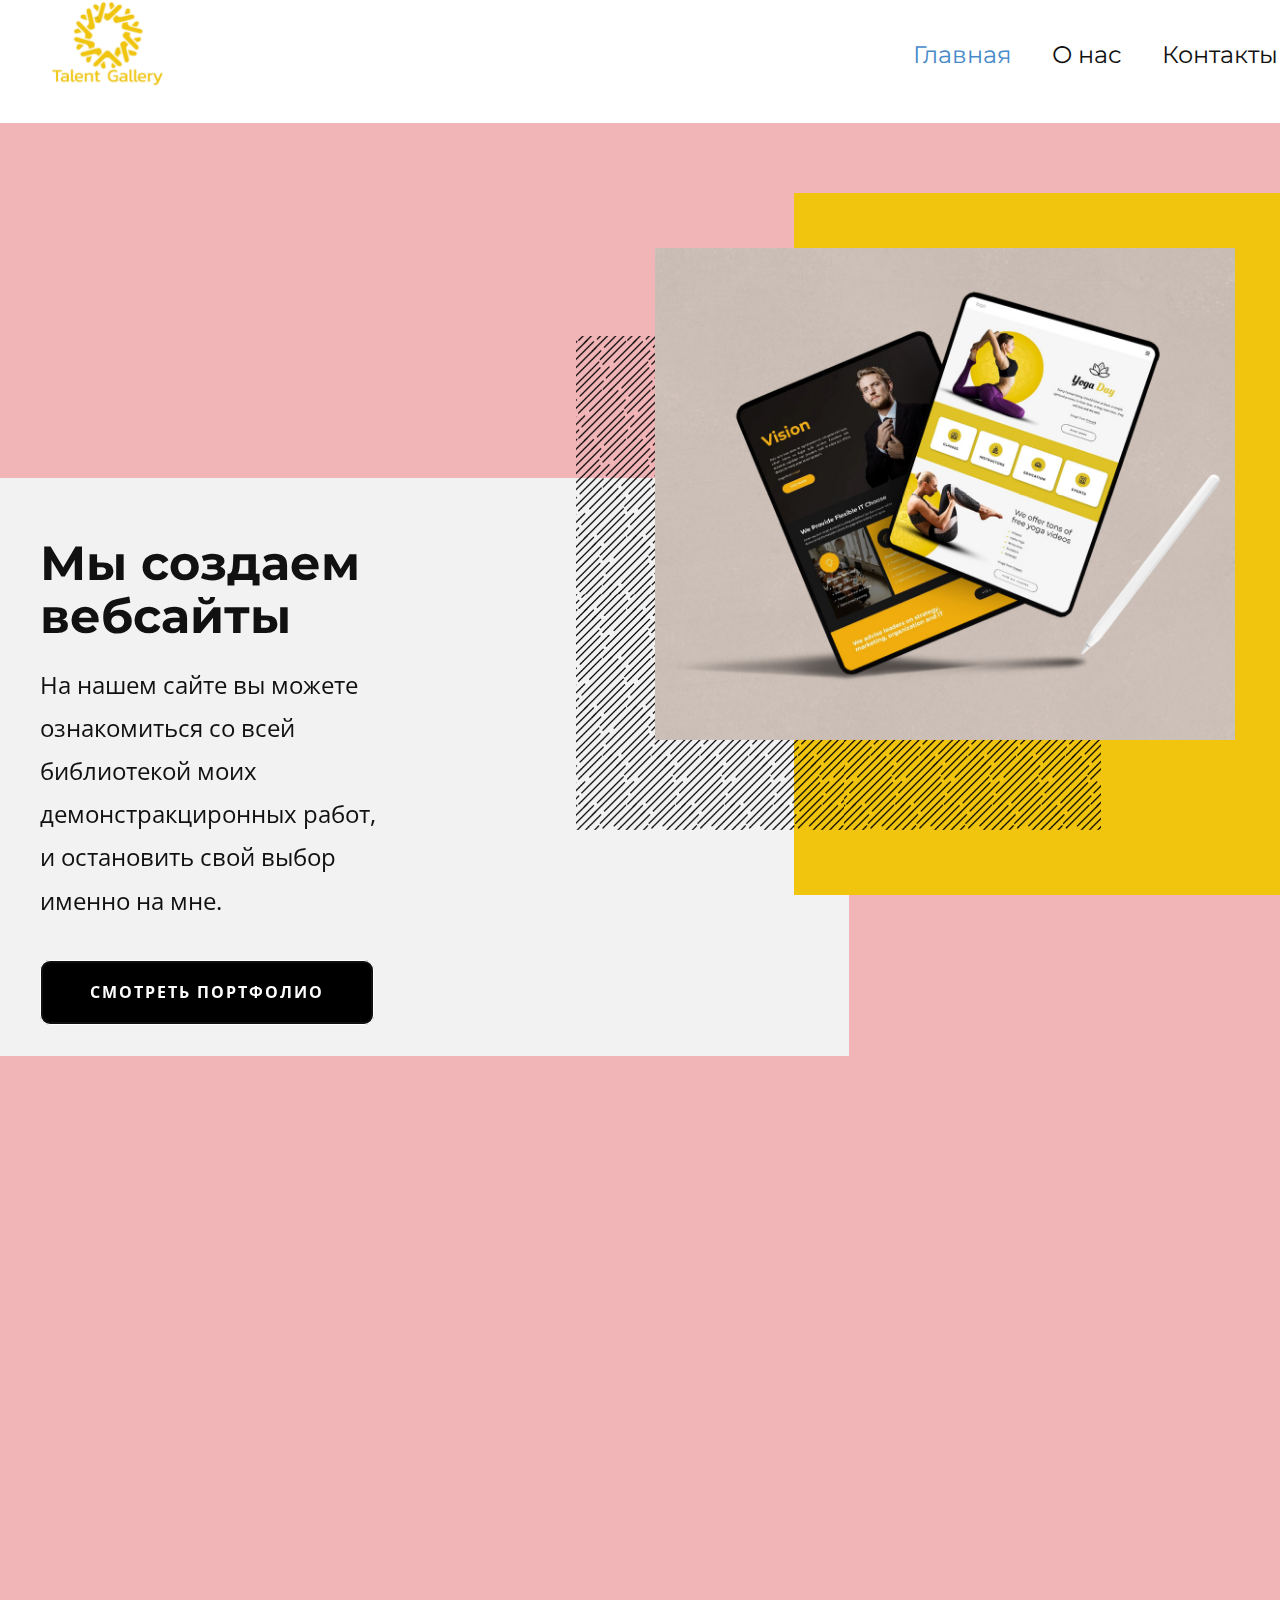
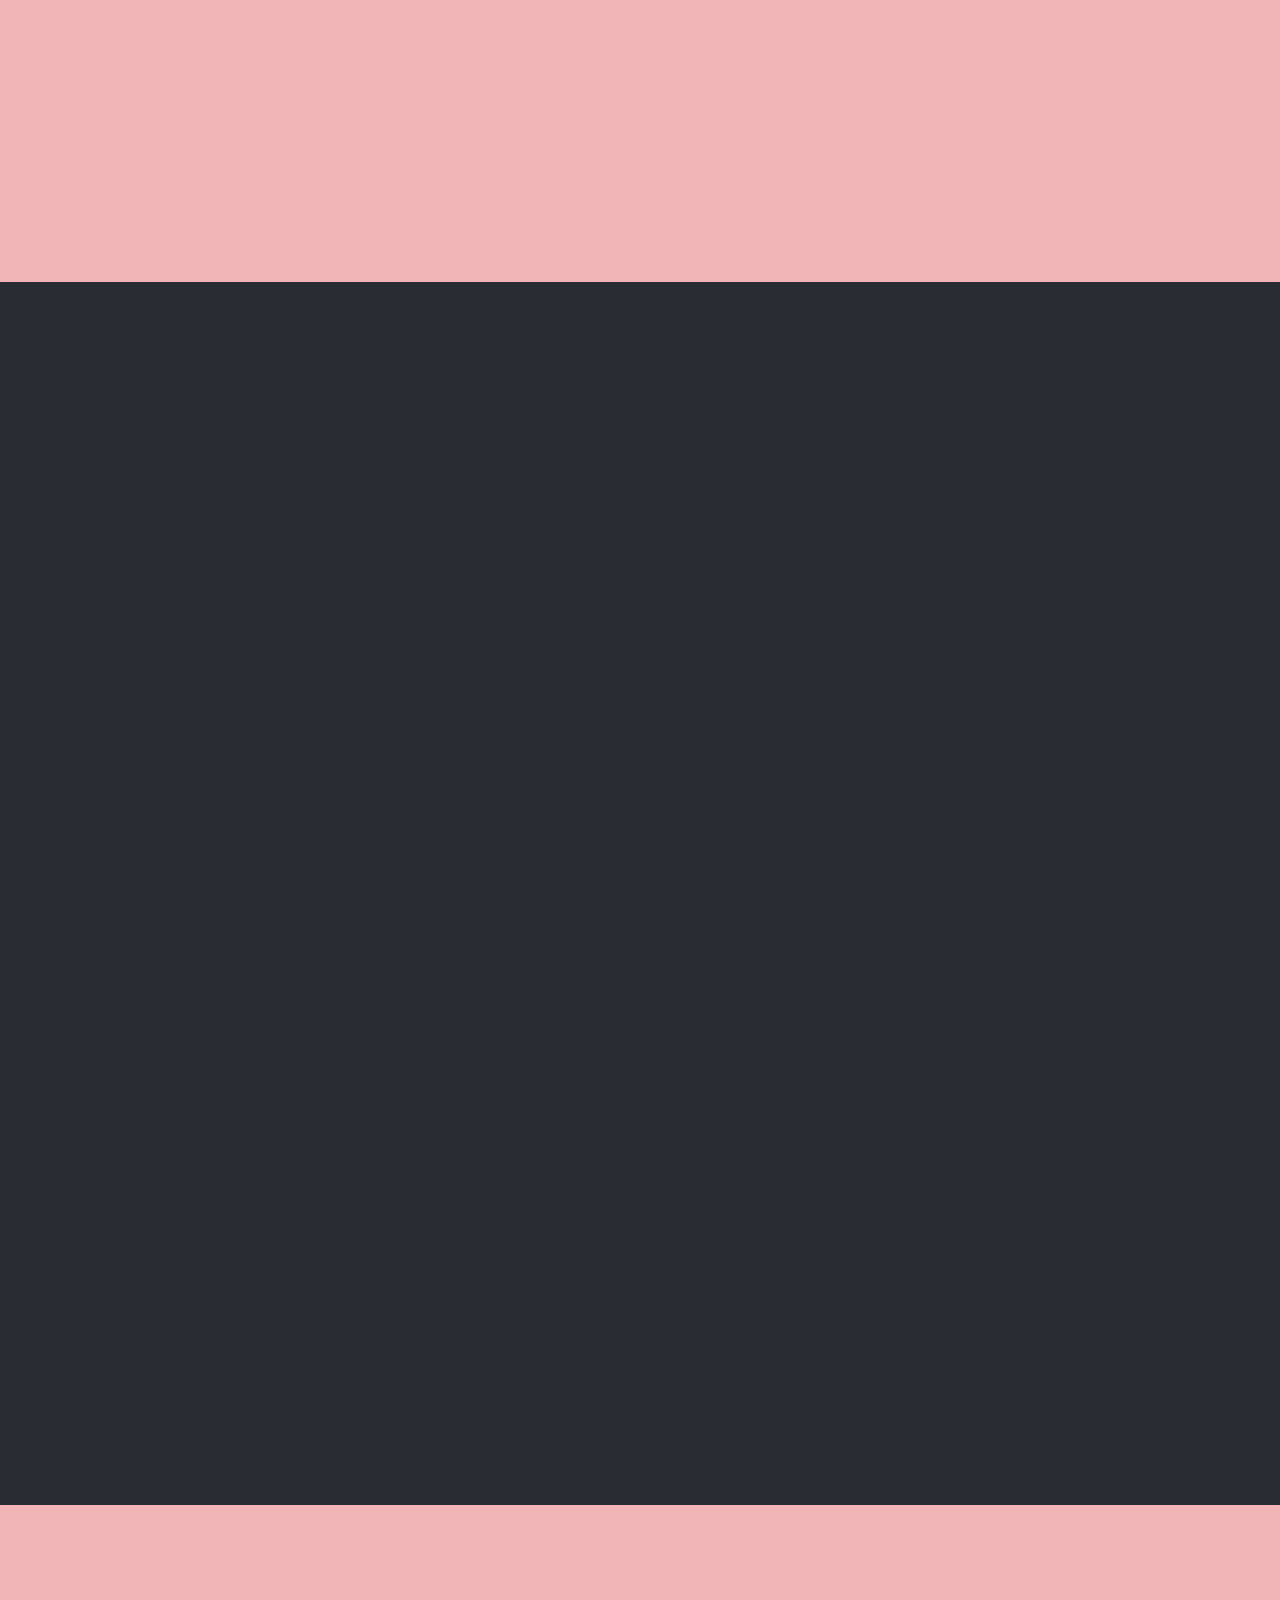
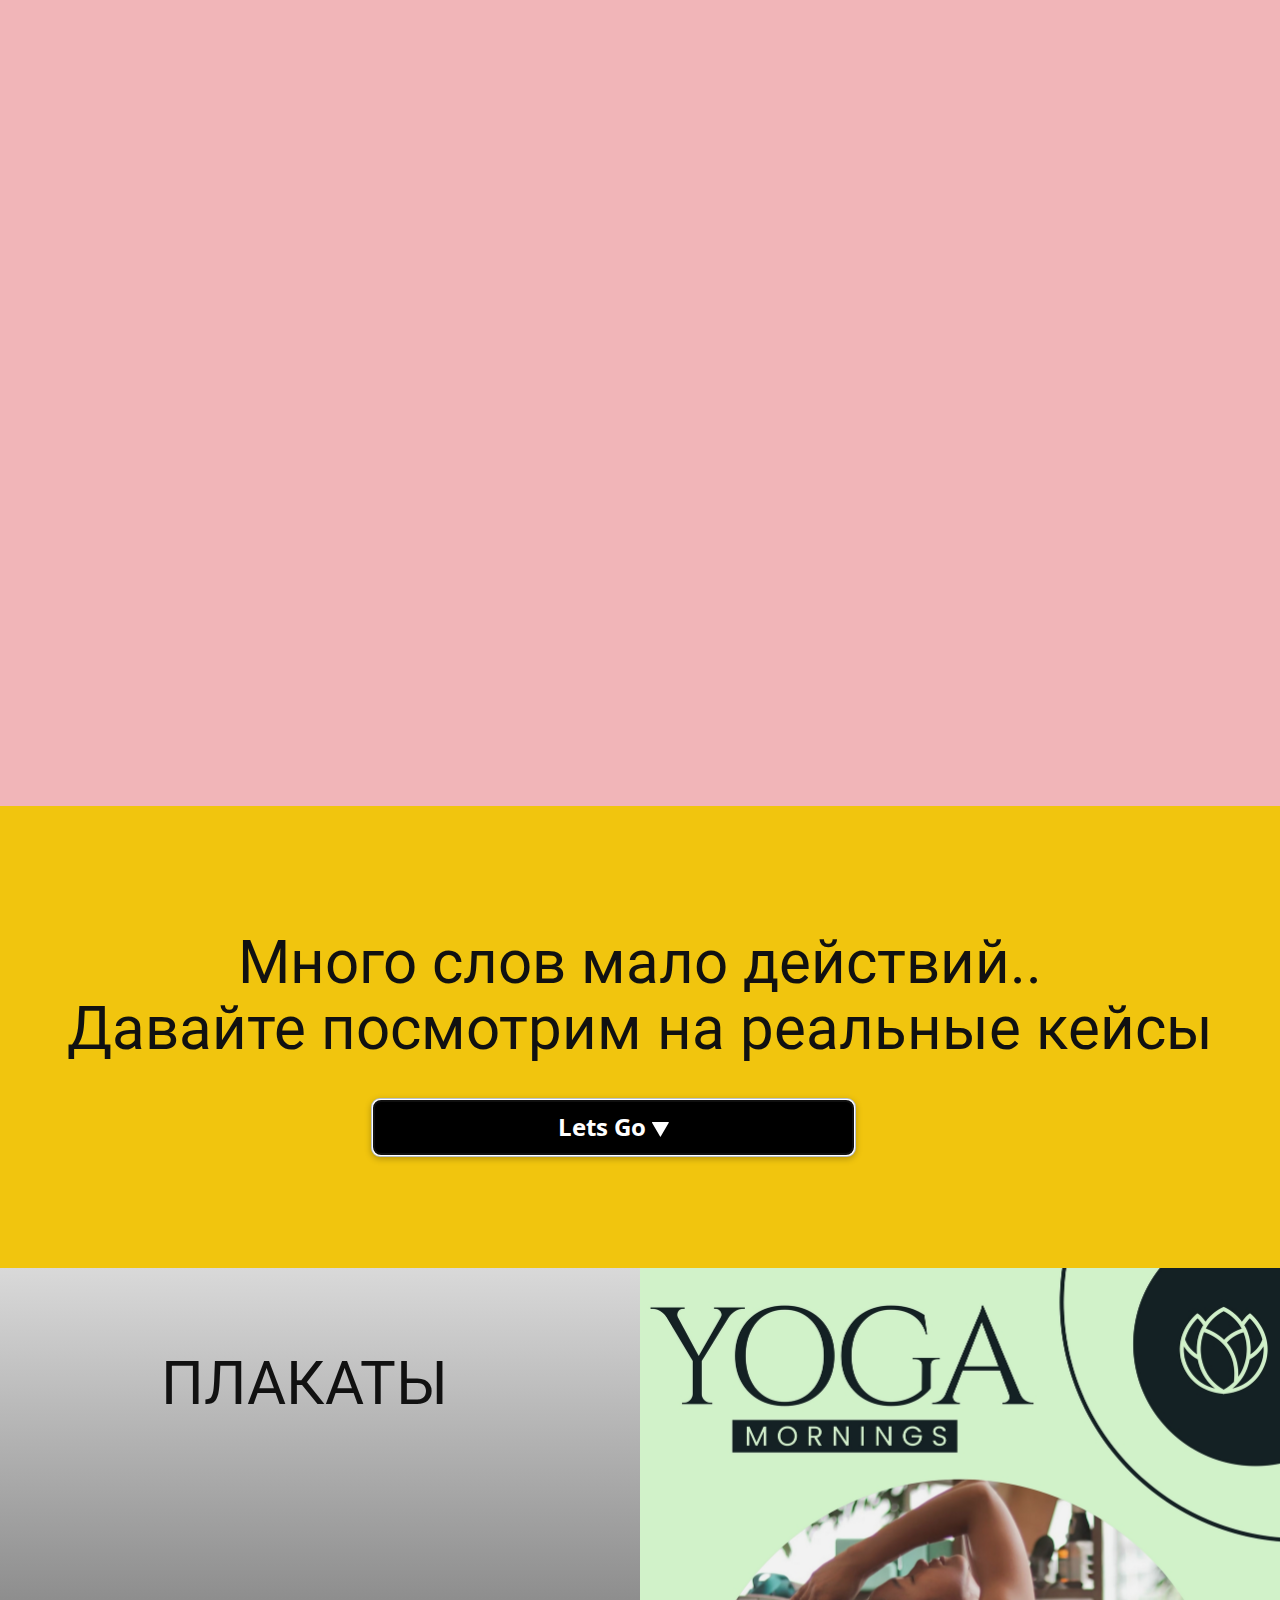
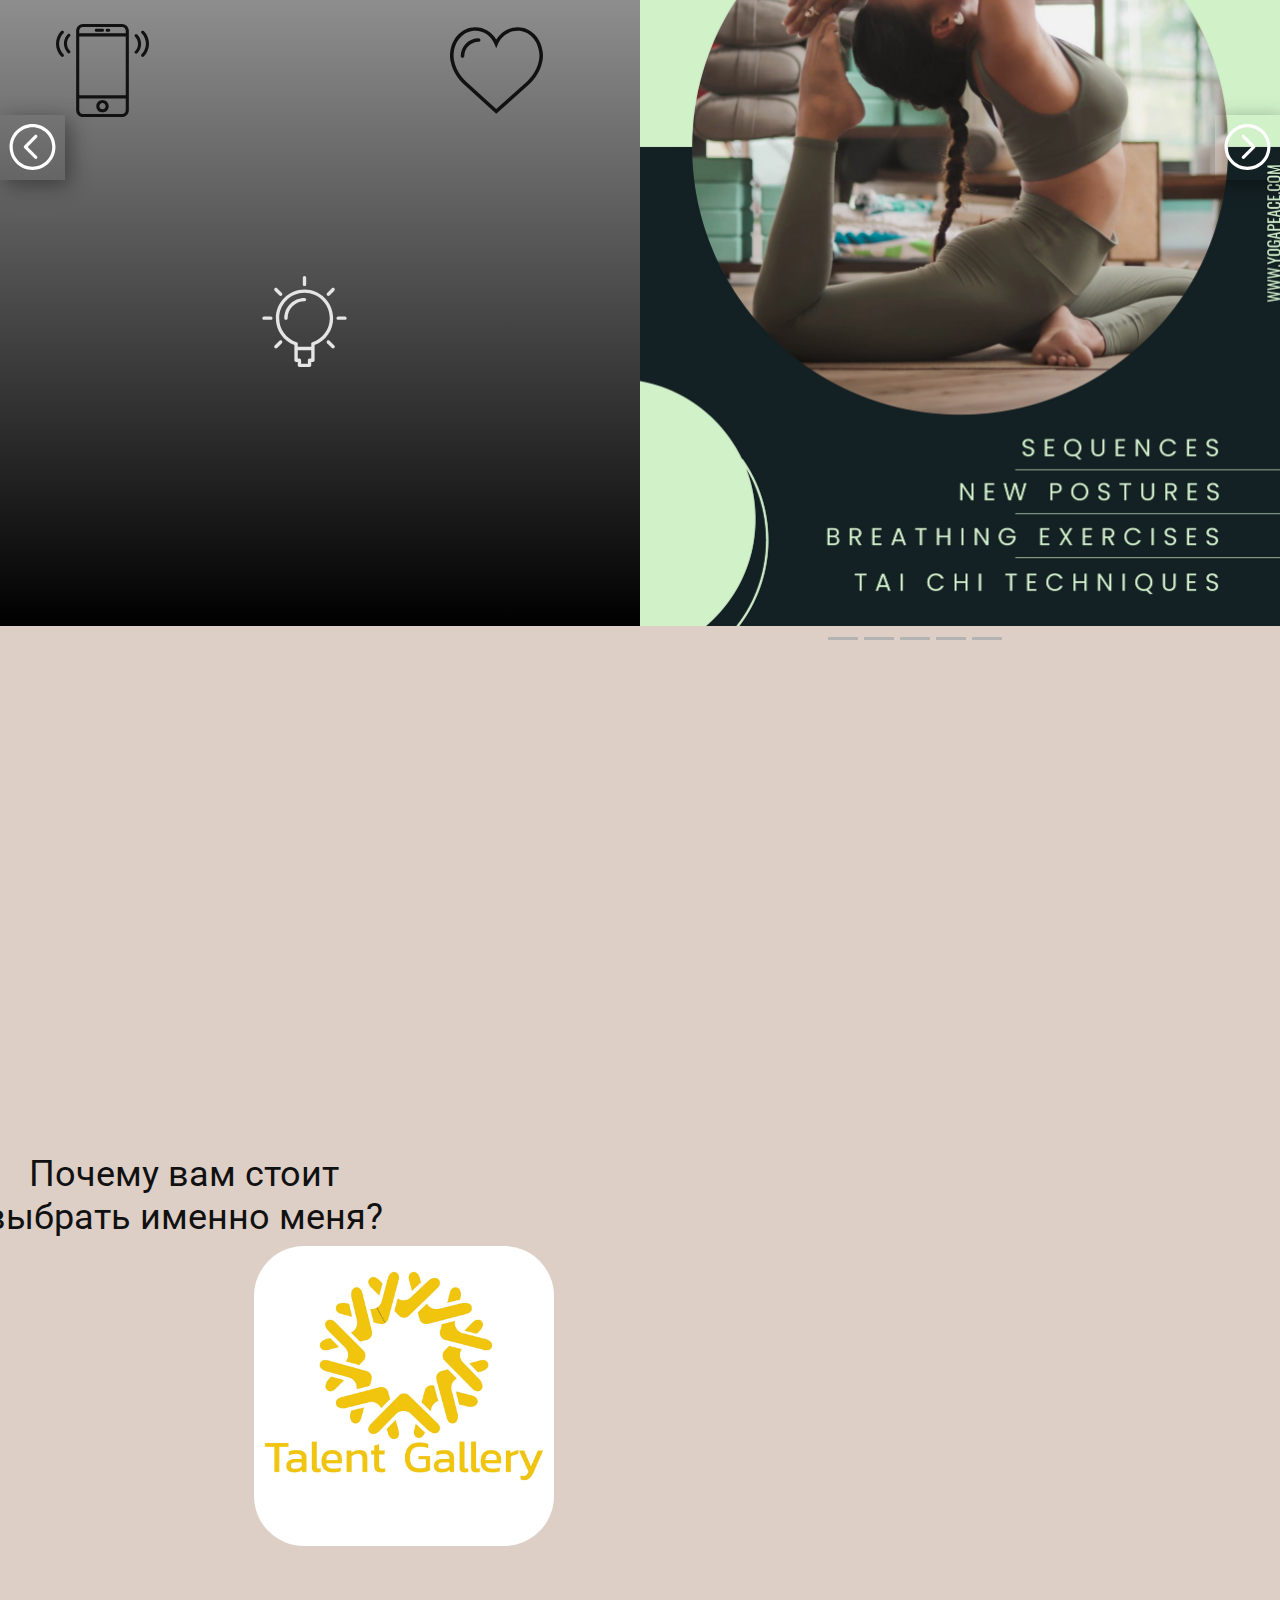
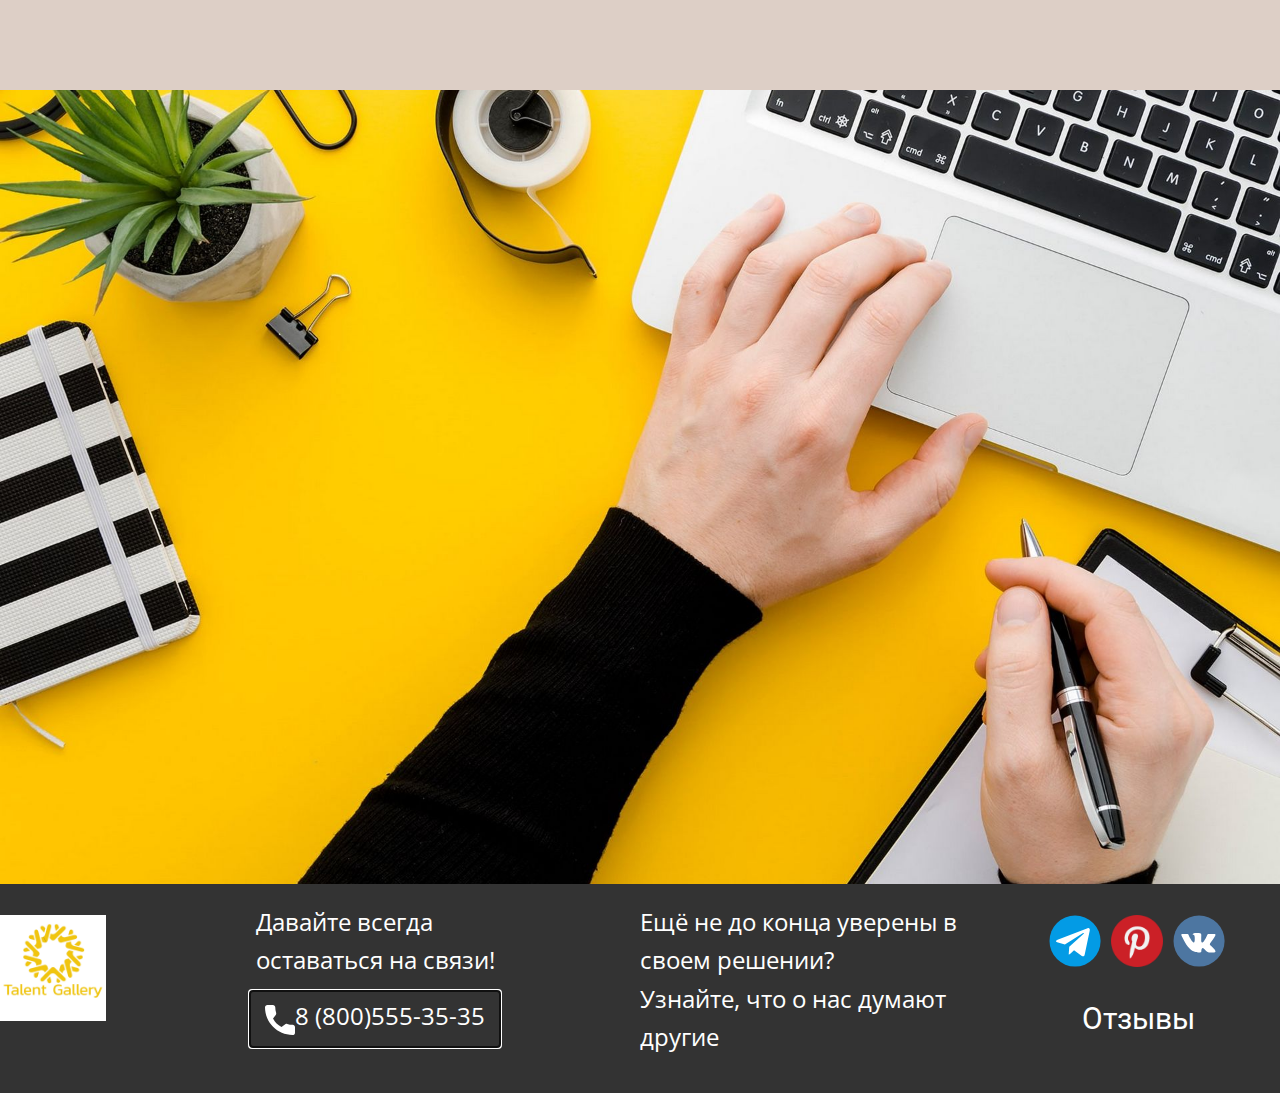
==== commit c17e3f18: "Update index.html" ====
--- a/index.html
+++ b/index.html
@@ -422,16 +422,6 @@
           </div>
         </nav>
       </div></footer>
-    <section class="u-backlink u-clearfix u-grey-80">
-      <a class="u-link" href="https://nicepage.com/website-templates" target="_blank">
-        <span>Website Templates</span>
-      </a>
-      <p class="u-text">
-        <span>created with</span>
-      </p>
-      <a class="u-link" href="" target="_blank">
-        <span>Website Builder Software</span>
-      </a>. 
-    </section>
+   
   
 </body></html>
